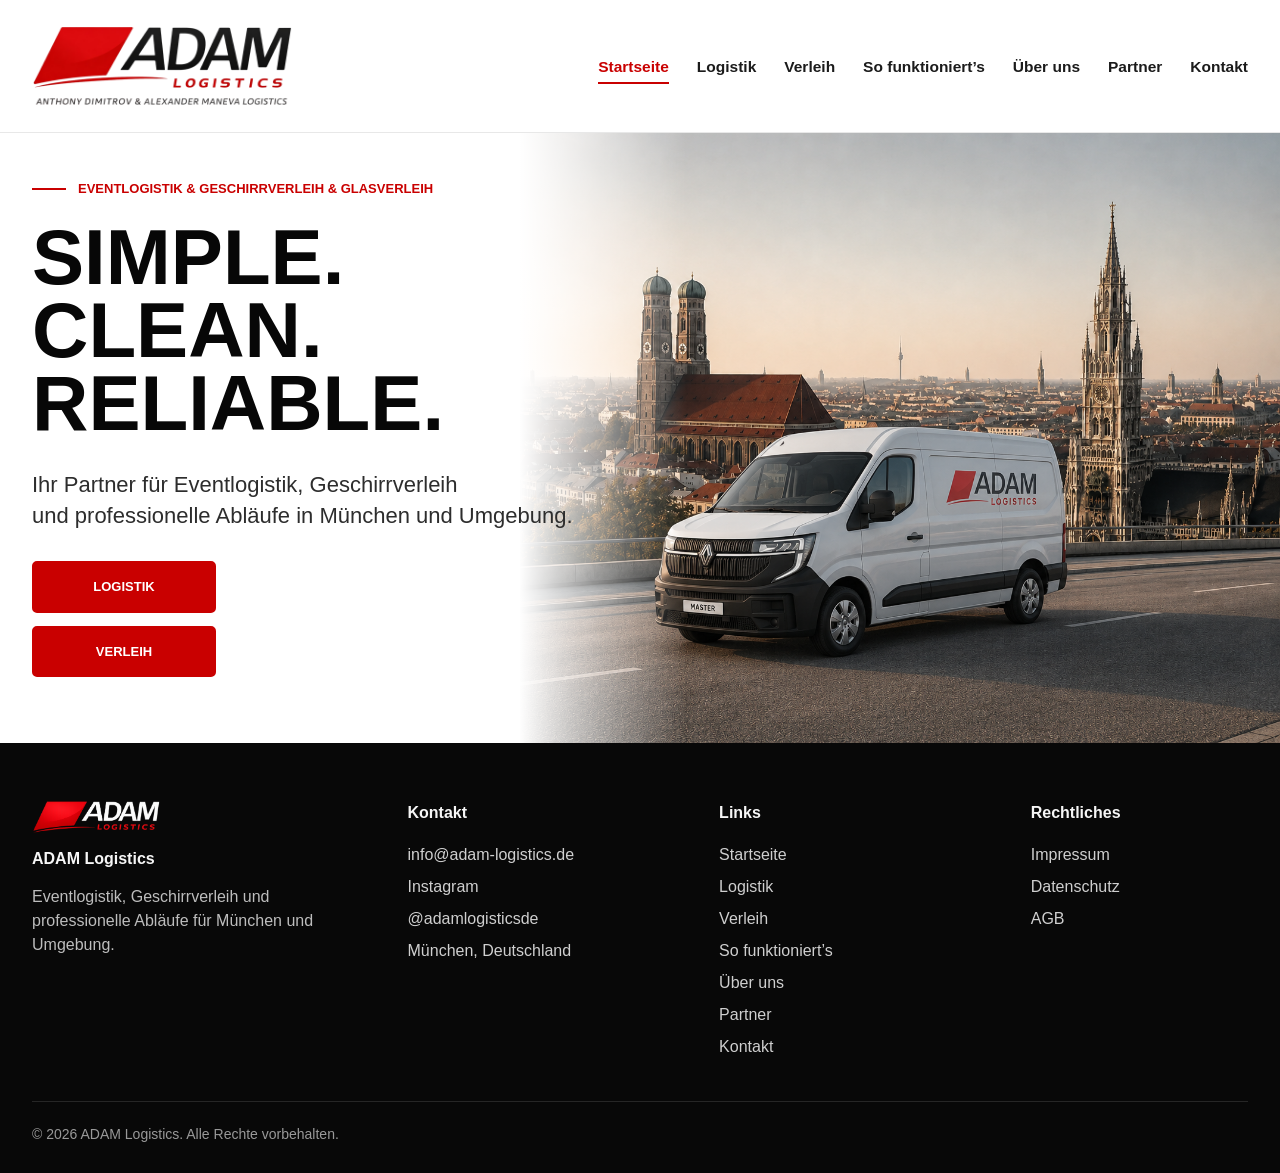
==== index.html @ 229518fa "Update German homepage SEO title" ====
﻿<!DOCTYPE html>
<html lang="de">
<head>
    <meta charset="UTF-8">
    <meta name="viewport" content="width=device-width, initial-scale=1.0">
    <meta name="description" content="ADAM Logistics bietet Eventlogistik, Geschirrverleih und Glasverleih f&uuml;r Veranstaltungen in M&uuml;nchen und Umgebung.">
    <title>ADAM Logistics | Eventlogistik &amp; Geschirrverleih &amp; Glasverleih</title>
    <link rel="icon" type="image/png" href="assets/favicon.png">
    <link rel="shortcut icon" href="assets/favicon.png">
    <link rel="stylesheet" href="css/style.css">
</head>
<body>
    <header class="site-header">
        <div class="header-inner">
            <a class="logo-link" href="index.html" aria-label="ADAM Logistics Startseite">
                <img class="site-logo" src="assets/ADAM_logo_black.png" alt="ADAM Logistics Logo" data-fallback="ADAM Logistics">
                <span class="logo-fallback" aria-hidden="true">ADAM Logistics</span>
            </a>

            <button class="nav-toggle" type="button" aria-controls="primary-navigation" aria-expanded="false" aria-label="Navigation öffnen">
                <span></span>
                <span></span>
                <span></span>
            </button>

            <nav class="main-nav" id="primary-navigation" aria-label="Hauptnavigation">
                <a class="nav-link active" href="index.html" aria-current="page">Startseite</a>
                <a class="nav-link" href="logistik.html">Logistik</a>
                <a class="nav-link" href="verleih.html">Verleih</a>
                <a class="nav-link" href="so-funktionierts.html">So funktioniert’s</a>
                <a class="nav-link" href="ueber-uns.html">Über uns</a>
                <a class="nav-link" href="partner.html">Partner</a>
                <a class="nav-link" href="kontakt.html">Kontakt</a>
            </nav>
        </div>
    </header>

    <main>
        <section class="hero" aria-labelledby="hero-title">
            <div class="hero-content">
                <p class="eyebrow">EVENTLOGISTIK &amp; GESCHIRRVERLEIH &amp; GLASVERLEIH</p>
                <h1 id="hero-title">SIMPLE.<br>CLEAN.<br>RELIABLE.</h1>
                <p class="hero-copy">
                    Ihr Partner für Eventlogistik, Geschirrverleih<br>
                    und professionelle Abläufe in München und Umgebung.
                </p>
                <div class="hero-actions" aria-label="Leistungen">
                    <a class="btn btn-primary" href="logistik.html">LOGISTIK</a>
                    <a class="btn btn-primary" href="verleih.html">VERLEIH</a>
                </div>
            </div>

            <div class="hero-visual" aria-label="ADAM Logistics Transporter">
                <img class="van-image" src="assets/Hero_Van_BG_Munich.png" alt="Weißer Renault Master Transporter mit München-Hintergrund">
            </div>
        </section>
    </main>

    <footer class="site-footer">
        <div class="footer-inner">
            <div class="footer-brand">
                <img class="footer-logo" src="assets/ADAM_logo_white_NN.png" alt="ADAM Logistics Logo" data-fallback="ADAM Logistics">
                <h2>ADAM Logistics</h2>
                <p>Eventlogistik, Geschirrverleih und professionelle Abläufe für München und Umgebung.</p>
            </div>

            <div class="footer-column">
                <h2>Kontakt</h2>
                <address>
                    <a href="mailto:info@adam-logistics.de">info@adam-logistics.de</a>
                    <span>Instagram</span>
                    <a href="https://www.instagram.com/adamlogisticsde/" target="_blank" rel="noopener noreferrer">@adamlogisticsde</a>
                    <span>M&uuml;nchen, Deutschland</span>
                </address>
            </div>

            <div class="footer-column">
                <h2>Links</h2>
                <nav aria-label="Footer Navigation">
                    <a href="index.html">Startseite</a>
                    <a href="logistik.html">Logistik</a>
                    <a href="verleih.html">Verleih</a>
                    <a href="so-funktionierts.html">So funktioniert’s</a>
                    <a href="ueber-uns.html">Über uns</a>
                    <a href="partner.html">Partner</a>
                    <a href="kontakt.html">Kontakt</a>
                </nav>
            </div>

            <div class="footer-column">
                <h2>Rechtliches</h2>
                <nav aria-label="Rechtliche Links">
                    <a href="impressum.html">Impressum</a>
                    <a href="datenschutz.html">Datenschutz</a>
                    <a href="agb.html">AGB</a>
                </nav>
            </div>
        </div>
        <p class="copyright">© 2026 ADAM Logistics. Alle Rechte vorbehalten.</p>
    </footer>

    <script src="js/main.js"></script>
</body>
</html>
---- css/style.css ----
:root {
    --color-white: #ffffff;
    --color-black: #070707;
    --color-ink: #111111;
    --color-muted: #676767;
    --color-border: #e8e8e8;
    --color-red: #c90000;
    --color-red-dark: #a90000;
    --content-width: 1240px;
}

* {
    box-sizing: border-box;
}

html {
    scroll-behavior: smooth;
}

body {
    margin: 0;
    font-family: Arial, Helvetica, sans-serif;
    color: var(--color-ink);
    background: var(--color-white);
    line-height: 1.5;
}

img {
    display: block;
    max-width: 100%;
}

a {
    color: inherit;
    text-decoration: none;
}

.site-header {
    position: sticky;
    top: 0;
    z-index: 20;
    background: rgba(255, 255, 255, 0.96);
    border-bottom: 1px solid var(--color-border);
    backdrop-filter: blur(12px);
    overflow: visible;
}

.header-inner {
    width: min(100% - 64px, var(--content-width));
    min-height: 132px;
    margin: 0 auto;
    display: flex;
    align-items: center;
    justify-content: space-between;
    gap: 48px;
    overflow: visible;
}

.logo-link {
    position: relative;
    display: inline-flex;
    align-items: center;
    min-width: 274px;
    min-height: 92px;
    overflow: visible;
}

.site-logo {
    display: block;
    width: 260px;
    height: auto;
    max-height: none;
    object-fit: contain;
}

.logo-fallback {
    display: none;
    font-size: 20px;
    font-weight: 900;
    line-height: 1;
    text-transform: uppercase;
    letter-spacing: 0;
}

.logo-link.image-missing .site-logo,
.footer-brand.image-missing .footer-logo {
    display: none;
}

.logo-link.image-missing .logo-fallback {
    display: inline-block;
}

.main-nav {
    display: flex;
    align-items: center;
    justify-content: flex-end;
    flex-wrap: wrap;
    gap: 6px 28px;
    font-size: 15.5px;
    font-weight: 700;
}

.nav-link {
    position: relative;
    padding: 18px 0 17px;
    color: #1b1b1b;
    transition: color 180ms ease;
}

.nav-link::after {
    position: absolute;
    left: 0;
    right: 0;
    bottom: 11px;
    height: 2px;
    content: "";
    background: var(--color-red);
    transform: scaleX(0);
    transform-origin: center;
    transition: transform 180ms ease;
}

.nav-link:hover,
.nav-link.active {
    color: var(--color-red);
}

.nav-link:hover::after,
.nav-link.active::after {
    transform: scaleX(1);
}

.nav-toggle {
    display: none;
}

.hero {
    width: 100%;
    min-height: 610px;
    margin: 0;
    display: grid;
    grid-template-columns: minmax(520px, calc((100vw - var(--content-width)) / 2 + 500px)) minmax(0, 1fr);
    align-items: stretch;
    gap: 0;
    overflow: hidden;
}

.hero-content {
    position: relative;
    z-index: 2;
    max-width: 690px;
    margin-left: max(32px, calc((100vw - var(--content-width)) / 2));
    padding: 8px 0 34px;
    align-self: center;
}

.eyebrow {
    margin: 0 0 22px;
    color: var(--color-red);
    display: inline-flex;
    align-items: center;
    gap: 12px;
    font-size: 13px;
    font-weight: 900;
    letter-spacing: 0;
}

.eyebrow::before {
    width: 34px;
    height: 2px;
    content: "";
    background: var(--color-red);
}

.hero h1 {
    margin: 0;
    color: var(--color-black);
    font-size: clamp(62px, 6.1vw, 102px);
    line-height: 0.94;
    font-weight: 700;
    letter-spacing: 0;
}

.hero-copy {
    width: 760px;
    max-width: calc(100vw - max(32px, calc((100vw - var(--content-width)) / 2)) - 40px);
    margin: 28px 0 0;
    color: #2d2d2d;
    font-size: 22px;
    line-height: 1.42;
}

.hero-actions {
    display: grid;
    gap: 13px;
    width: 184px;
    margin-top: 30px;
}

.btn {
    display: inline-flex;
    align-items: center;
    justify-content: center;
    min-height: 48px;
    padding: 14px 28px;
    border: 2px solid var(--color-red);
    border-radius: 5px;
    font-size: 13px;
    font-weight: 900;
    letter-spacing: 0;
    text-align: center;
    transition: background 180ms ease, color 180ms ease, transform 180ms ease, box-shadow 180ms ease;
}

.btn-primary {
    color: var(--color-white);
    background: var(--color-red);
}

.btn-primary:hover {
    background: var(--color-red-dark);
    border-color: var(--color-red-dark);
    box-shadow: 0 12px 24px rgba(201, 0, 0, 0.22);
    transform: translateY(-2px);
}

.hero-visual {
    position: relative;
    min-height: 610px;
    height: 100%;
    display: flex;
    align-items: stretch;
    justify-content: stretch;
    isolation: isolate;
    margin: 0;
    overflow: hidden;
}

.hero-visual::before {
    position: absolute;
    content: "";
    pointer-events: none;
    inset: 0 auto 0 -1px;
    z-index: 1;
    width: 22%;
    background: linear-gradient(90deg, #ffffff 0%, rgba(255, 255, 255, 0.58) 42%, rgba(255, 255, 255, 0) 100%);
}

.van-image {
    width: 100%;
    height: 100%;
    object-fit: cover;
    object-position: center right;
    border-radius: 0;
}

.site-footer {
    color: #f6f6f6;
    background: #080808;
}

.footer-inner {
    width: min(100% - 64px, var(--content-width));
    margin: 0 auto;
    padding: 58px 0 42px;
    display: grid;
    grid-template-columns: 1.25fr 1fr 1fr 0.85fr;
    gap: 56px;
}

.footer-brand,
.footer-column,
.footer-column nav,
.footer-column address {
    display: grid;
    align-content: start;
}

.footer-brand {
    gap: 14px;
}

.footer-logo {
    width: 128px;
    height: auto;
    object-fit: contain;
}

.footer-brand h2,
.footer-column h2 {
    margin: 0;
    font-size: 16px;
    font-weight: 900;
    letter-spacing: 0;
}

.footer-brand p {
    max-width: 300px;
    margin: 0;
    color: #bdbdbd;
}

.footer-column {
    gap: 18px;
}

.footer-column nav,
.footer-column address {
    gap: 8px;
    color: #cfcfcf;
    font-style: normal;
}

.footer-column a,
.footer-column span {
    width: fit-content;
    color: #cfcfcf;
    transition: color 180ms ease;
}

.footer-column a:hover {
    color: var(--color-white);
}

.copyright {
    width: min(100% - 64px, var(--content-width));
    margin: 0 auto;
    padding: 22px 0 28px;
    border-top: 1px solid rgba(255, 255, 255, 0.12);
    color: #999999;
    font-size: 14px;
}

.page-hero {
    background: var(--color-white);
    border-bottom: 1px solid var(--color-border);
}

.page-hero-inner {
    width: min(100% - 64px, var(--content-width));
    margin: 0 auto;
    padding: 92px 0 86px;
}

.page-hero h1 {
    max-width: 700px;
    margin: 0;
    color: var(--color-black);
    font-size: clamp(44px, 4.8vw, 72px);
    line-height: 1;
    font-weight: 800;
    letter-spacing: 0;
}

.page-hero-inner > p:not(.eyebrow):not(.hero-coming-soon):not(.page-hero-small) {
    max-width: 620px;
    margin: 30px 0 0;
    color: #2d2d2d;
    font-size: 24px;
    line-height: 1.42;
}

.hero-coming-soon {
    margin: 18px 0 0;
    color: var(--color-red);
    font-size: clamp(22px, 2.2vw, 34px);
    line-height: 1;
    font-weight: 900;
    letter-spacing: 0;
}

.page-hero-actions {
    margin-top: 30px;
}

.page-hero-small {
    max-width: 620px;
    margin-top: 18px;
    color: var(--color-muted);
    font-size: 17px;
    line-height: 1.55;
}

.content-section {
    background: var(--color-white);
}

.section-inner {
    width: min(100% - 64px, var(--content-width));
    margin: 0 auto;
    padding: 82px 0;
}

.logistics-section {
    border-top: 1px solid var(--color-border);
}

.section-heading {
    max-width: 760px;
}

.section-kicker,
.coming-soon {
    margin: 0 0 14px;
    color: var(--color-red);
    font-size: 13px;
    font-weight: 900;
    letter-spacing: 0;
}

.coming-soon {
    margin-top: -4px;
    margin-bottom: 18px;
    font-size: 12px;
    font-weight: 800;
}

.section-heading h2 {
    margin: 0;
    color: var(--color-black);
    font-size: clamp(34px, 3.3vw, 54px);
    line-height: 1.03;
    font-weight: 800;
}

.section-heading p {
    margin: 22px 0 0;
    color: #333333;
    font-size: 19px;
    line-height: 1.55;
}

.steps-grid,
.feature-grid {
    display: grid;
    gap: 18px;
    margin-top: 44px;
}

.steps-grid {
    grid-template-columns: repeat(4, 1fr);
}

.feature-grid {
    grid-template-columns: repeat(3, 1fr);
}

.step-card,
.feature-card {
    border: 1px solid var(--color-border);
    padding: 28px;
    background: var(--color-white);
}

.step-card span {
    display: block;
    margin-bottom: 28px;
    color: var(--color-red);
    font-size: 13px;
    font-weight: 900;
}

.step-card h3,
.feature-card h3 {
    margin: 0;
    color: var(--color-black);
    font-size: 20px;
    line-height: 1.2;
    font-weight: 800;
}

.step-card p,
.feature-card p {
    margin: 14px 0 0;
    color: var(--color-muted);
    font-size: 16px;
    line-height: 1.55;
}

.section-note {
    max-width: 780px;
    margin: 30px 0 0;
    color: #7a7a7a;
    font-size: 14px;
    line-height: 1.55;
}

.about-separated {
    border-top: 1px solid var(--color-border);
}

.about-section-inner {
    padding-top: 88px;
    padding-bottom: 88px;
}

.profile-grid {
    display: grid;
    grid-template-columns: repeat(2, minmax(0, 1fr));
    gap: 18px;
    max-width: 760px;
    margin-top: 44px;
}

.profile-card {
    border: 1px solid var(--color-border);
    padding: 28px;
    background: var(--color-white);
}

.profile-card h3 {
    margin: 0;
    color: var(--color-black);
    font-size: 20px;
    line-height: 1.2;
    font-weight: 800;
}

.profile-card p {
    margin: 14px 0 0;
    color: var(--color-muted);
    font-size: 16px;
    line-height: 1.55;
}

.contact-grid {
    display: grid;
    grid-template-columns: repeat(3, minmax(0, 1fr));
    gap: 18px;
    margin-top: 44px;
}

.contact-card {
    border: 1px solid var(--color-border);
    padding: 28px;
    background: var(--color-white);
}

.contact-card h3 {
    margin: 0 0 14px;
    color: var(--color-black);
    font-size: 19px;
    line-height: 1.2;
    font-weight: 800;
}

.contact-card a,
.contact-card p {
    margin: 0;
    color: var(--color-muted);
    font-size: 16px;
    line-height: 1.55;
}

.contact-card a {
    transition: color 180ms ease;
}

.contact-card a:hover {
    color: var(--color-red);
}

.partner-card {
    max-width: 960px;
    margin-top: 44px;
    border: 1px solid var(--color-border);
    display: grid;
    grid-template-columns: minmax(220px, 320px) minmax(0, 1fr);
    background: var(--color-white);
}

.partner-logo-wrap {
    padding: 34px;
    display: flex;
    align-items: center;
    justify-content: center;
    background: #fbfbfb;
}

.partner-logo-wrap img {
    width: 100%;
    max-width: 230px;
    height: auto;
    object-fit: contain;
}

.partner-content {
    padding: 34px;
}

.partner-content h3 {
    margin: 0;
    color: var(--color-black);
    font-size: 24px;
    line-height: 1.15;
    font-weight: 800;
}

.partner-content p {
    max-width: 620px;
    margin: 18px 0 0;
    color: #333333;
    font-size: 16px;
    line-height: 1.62;
}

.partner-links {
    display: flex;
    flex-wrap: wrap;
    gap: 10px 18px;
    margin-top: 24px;
}

.partner-links a {
    color: var(--color-red);
    font-size: 13px;
    font-weight: 900;
}

.event-logistics-section {
    border-bottom: 1px solid var(--color-border);
}

.event-logistics-copy {
    max-width: 760px;
}

.event-logistics-copy h2 {
    margin: 0;
    color: var(--color-black);
    font-size: clamp(34px, 3.3vw, 54px);
    line-height: 1.03;
    font-weight: 800;
}

.event-logistics-copy p:not(.section-kicker) {
    max-width: 690px;
    margin: 22px 0 0;
    color: #333333;
    font-size: 19px;
    line-height: 1.55;
}

.catalog-note {
    max-width: 820px;
}

.catalog-note h2 {
    margin: 0;
    color: var(--color-black);
    font-size: clamp(34px, 3.3vw, 54px);
    line-height: 1.03;
    font-weight: 800;
}

.catalog-note p:not(.section-kicker) {
    max-width: 760px;
    margin: 22px 0 0;
    color: #333333;
    font-size: 19px;
    line-height: 1.55;
}

.catalog-inner {
    padding-bottom: 96px;
}

.catalog-list {
    display: grid;
    gap: 62px;
    margin-top: 56px;
}

.catalog-category-header {
    display: grid;
    grid-template-columns: minmax(240px, 420px) minmax(80px, 1fr);
    align-items: start;
    gap: 34px;
}

.catalog-category-header::after {
    display: block;
    width: 100%;
    height: 2px;
    margin-top: 18px;
    content: "";
    background: var(--color-black);
}

.catalog-category h3 {
    margin: 0;
    color: var(--color-black);
    font-size: clamp(25px, 2.4vw, 38px);
    line-height: 1;
    font-weight: 700;
}

.catalog-category-header p {
    margin: 14px 0 0;
    color: var(--color-muted);
    font-size: 15px;
    line-height: 1.55;
}

.price-note {
    color: var(--color-muted);
    font-size: 13px;
    font-weight: 800;
}

.product-grid {
    display: grid;
    grid-template-columns: repeat(4, 270px);
    gap: 12px;
    justify-content: start;
    margin-top: 20px;
}

.product-card {
    min-height: 100%;
    border: 1px solid var(--color-border);
    display: grid;
    grid-template-columns: 86px minmax(0, 1fr);
    background: var(--color-white);
    transition: transform 180ms ease, box-shadow 180ms ease, border-color 180ms ease;
}

.product-card:hover {
    border-color: #d7d7d7;
    box-shadow: 0 10px 24px rgba(0, 0, 0, 0.06);
    transform: translateY(-2px);
}

.product-image {
    min-height: 108px;
    padding: 10px;
    display: flex;
    align-items: center;
    justify-content: center;
    background: #fbfbfb;
}

.product-image img {
    width: 100%;
    height: 100%;
    object-fit: contain;
}

.product-info {
    padding: 12px 12px 11px;
    display: grid;
    align-content: start;
}

.product-number {
    margin: 0 0 5px;
    color: var(--color-red);
    font-size: 10.5px;
    line-height: 1.2;
    font-weight: 900;
}

.product-info h4 {
    margin: 0;
    color: var(--color-black);
    font-size: 14.5px;
    line-height: 1.18;
    font-weight: 800;
}

.product-info dl {
    margin: 9px 0 0;
    display: grid;
    gap: 0;
}

.product-info dl div {
    padding: 4px 0;
    border-top: 1px solid var(--color-border);
    display: flex;
    align-items: baseline;
    justify-content: space-between;
    gap: 18px;
}

.product-info dt,
.product-info dd {
    margin: 0;
    font-size: 11.5px;
    line-height: 1.35;
}

.product-info dt {
    color: var(--color-muted);
}

.product-info dd {
    color: var(--color-black);
    font-weight: 800;
    text-align: right;
}

.product-addon {
    margin-top: 9px;
    padding: 8px;
    border: 1px solid var(--color-border);
    background: #fbfbfb;
}

.product-addon p {
    margin: 0;
    color: var(--color-black);
    font-size: 10.8px;
    line-height: 1.35;
    font-weight: 800;
}

.product-addon dl {
    margin-top: 6px;
}

.product-addon dl div {
    padding: 4px 0;
}

.product-request {
    margin-top: 12px;
    padding-top: 12px;
    border-top: 1px solid var(--color-border);
    display: grid;
    grid-template-columns: 62px 90px;
    align-items: end;
    gap: 8px;
    justify-content: start;
}

.product-request label,
.request-form label,
.cart-item label {
    display: grid;
    gap: 7px;
    color: var(--color-black);
    font-size: 12px;
    line-height: 1.25;
    font-weight: 900;
}

.product-request input,
.cart-item input,
.request-form input,
.request-form textarea {
    width: 100%;
    min-height: 42px;
    border: 1px solid var(--color-border);
    border-radius: 5px;
    padding: 10px 11px;
    color: var(--color-black);
    background: var(--color-white);
    font: inherit;
    font-size: 14px;
}

.product-request input {
    width: 62px;
}

.product-request label {
    order: 1;
}

.product-request button,
.cart-clear,
.cart-item button {
    min-height: 42px;
    border: 1px solid var(--color-red);
    border-radius: 5px;
    padding: 9px 12px;
    color: var(--color-red);
    background: var(--color-white);
    font-size: 11px;
    line-height: 1;
    font-weight: 900;
    cursor: pointer;
    transition: background 180ms ease, color 180ms ease, border-color 180ms ease;
}

.product-request button {
    order: 2;
    width: 90px;
    padding-right: 7px;
    padding-left: 7px;
    font-size: 10.5px;
}

.product-request-hint {
    grid-column: 1 / -1;
    order: 3;
    color: var(--color-muted);
    font-size: 10.5px;
    line-height: 1.35;
    font-weight: 800;
}

.product-request button:hover,
.cart-clear:hover,
.cart-item button:hover {
    color: var(--color-white);
    background: var(--color-red);
}

.product-addon-request {
    margin-top: 10px;
    padding-top: 10px;
    grid-template-columns: 52px 84px;
    gap: 7px;
}

.product-addon-request label {
    font-size: 11px;
}

.product-addon-request input {
    width: 52px;
    min-height: 36px;
    padding: 7px;
    font-size: 13px;
}

.product-addon-request button {
    width: 84px;
    min-height: 36px;
    padding: 7px 6px;
    font-size: 9.8px;
}

.catalog-empty {
    margin-top: 26px;
    padding: 30px;
    border: 1px solid var(--color-border);
    background: #fbfbfb;
}

.catalog-empty p {
    margin: 0;
    color: var(--color-black);
    font-size: 17px;
    line-height: 1.4;
    font-weight: 800;
}

.catalog-empty span {
    display: block;
    margin-top: 8px;
    color: var(--color-muted);
    font-size: 14px;
    line-height: 1.55;
}

.legal-content {
    max-width: 820px;
}

.legal-content h2 {
    margin: 0 0 42px;
    color: var(--color-black);
    font-size: clamp(30px, 3vw, 46px);
    line-height: 1.05;
    font-weight: 800;
}

.legal-block {
    padding: 0 0 30px 22px;
    border-left: 2px solid var(--color-red);
}

.legal-block + .legal-block {
    margin-top: 34px;
}

.legal-block h3 {
    margin: 0 0 12px;
    color: var(--color-black);
    font-size: 18px;
    line-height: 1.3;
    font-weight: 900;
}

.legal-block p {
    max-width: 720px;
    margin: 0;
    color: #333333;
    font-size: 17px;
    line-height: 1.65;
}

.legal-block p + p {
    margin-top: 18px;
}

.legal-block a {
    color: var(--color-muted);
}

.legal-block a:hover {
    color: var(--color-red);
}

.legal-block ul {
    margin: 14px 0 0;
    padding-left: 20px;
    color: #333333;
    font-size: 17px;
    line-height: 1.65;
}

.legal-block li + li {
    margin-top: 4px;
}

.cta-section {
    border-top: 1px solid var(--color-border);
    background: var(--color-white);
}

.cta-inner {
    width: min(100% - 64px, var(--content-width));
    margin: 0 auto;
    padding: 78px 0 86px;
}

.cta-inner h2 {
    margin: 0;
    color: var(--color-black);
    font-size: clamp(36px, 4vw, 64px);
    line-height: 1;
    font-weight: 800;
}

.cta-inner p {
    max-width: 620px;
    margin: 22px 0 30px;
    color: #333333;
    font-size: 20px;
    line-height: 1.5;
}

.request-heading {
    margin-bottom: 44px;
}

.request-layout {
    display: grid;
    grid-template-columns: minmax(320px, 0.85fr) minmax(0, 1.15fr);
    align-items: start;
    gap: 24px;
}

.request-cart,
.request-form {
    border: 1px solid var(--color-border);
    background: var(--color-white);
}

.request-cart {
    position: sticky;
    top: 154px;
    padding: 26px;
}

.request-cart-header {
    display: flex;
    align-items: center;
    justify-content: space-between;
    gap: 16px;
}

.request-cart h3 {
    margin: 0;
    color: var(--color-black);
    font-size: 24px;
    line-height: 1.1;
    font-weight: 800;
}

.cart-empty-message {
    margin-top: 22px;
    padding: 22px;
    border: 1px solid var(--color-border);
    color: var(--color-muted);
    background: #fbfbfb;
    font-size: 15px;
    line-height: 1.45;
}

.cart-items {
    display: grid;
    gap: 12px;
    margin-top: 22px;
}

.cart-item {
    display: grid;
    grid-template-columns: minmax(0, 1fr) 96px auto;
    align-items: end;
    gap: 12px;
    padding: 14px 0;
    border-top: 1px solid var(--color-border);
}

.cart-item:first-child {
    border-top: 0;
}

.cart-item strong,
.cart-item span {
    display: block;
}

.cart-item strong {
    color: var(--color-black);
    font-size: 15px;
    line-height: 1.25;
    font-weight: 900;
}

.cart-item span {
    margin-top: 5px;
    color: var(--color-muted);
    font-size: 12px;
    line-height: 1.35;
}

.cart-item .cart-item-billed {
    width: fit-content;
    margin-top: 8px;
    padding: 5px 7px;
    border: 1px solid rgba(201, 0, 0, 0.22);
    color: var(--color-red);
    background: #fff7f7;
    font-weight: 900;
}

.cart-item .cart-item-total {
    color: var(--color-black);
    font-weight: 900;
}

.cart-summary {
    margin-top: 22px;
    padding-top: 18px;
    border-top: 2px solid var(--color-black);
    display: flex;
    align-items: baseline;
    justify-content: space-between;
    gap: 16px;
}

.cart-summary span {
    color: var(--color-muted);
    font-size: 13px;
    font-weight: 900;
}

.cart-summary strong {
    color: var(--color-black);
    font-size: 24px;
    line-height: 1;
    font-weight: 900;
}

.request-note {
    margin: 18px 0 0;
    color: var(--color-muted);
    font-size: 13px;
    line-height: 1.55;
}

.request-form {
    padding: 26px;
    display: grid;
    gap: 18px;
}

.form-grid {
    display: grid;
    grid-template-columns: repeat(2, minmax(0, 1fr));
    gap: 18px;
}

.request-form textarea {
    resize: vertical;
}

.hidden-field {
    position: absolute;
    left: -9999px;
}

.request-submit {
    width: fit-content;
    min-width: 210px;
}

.request-submit:disabled {
    cursor: wait;
    opacity: 0.58;
    transform: none;
}

.form-status {
    margin: 0;
    color: var(--color-red);
    font-size: 14px;
    line-height: 1.45;
    font-weight: 800;
}

.form-status[data-status="success"] {
    color: #17633a;
}

.form-status[data-status="info"] {
    color: var(--color-muted);
}

.form-status:empty {
    display: none;
}

.floating-cart-link {
    position: fixed;
    left: 18px;
    bottom: 18px;
    z-index: 40;
    min-height: 48px;
    padding: 10px 12px 10px 16px;
    border-radius: 5px;
    display: inline-flex;
    align-items: center;
    gap: 10px;
    color: var(--color-white);
    background: var(--color-red);
    box-shadow: 0 12px 28px rgba(0, 0, 0, 0.18);
    font-size: 13px;
    line-height: 1;
    font-weight: 900;
}

.floating-cart-link strong {
    min-width: 26px;
    min-height: 26px;
    border-radius: 999px;
    display: inline-flex;
    align-items: center;
    justify-content: center;
    color: var(--color-red);
    background: var(--color-white);
    font-size: 12px;
}

@media (max-width: 1040px) {
    .header-inner {
        width: min(100% - 40px, var(--content-width));
        min-height: auto;
        padding: 2px 0 6px;
        flex-direction: column;
        align-items: flex-start;
        gap: 14px;
    }

    .logo-link {
        min-width: 234px;
        min-height: 80px;
    }

    .site-logo {
        width: 220px;
    }

    .main-nav {
        justify-content: flex-start;
        gap: 4px 22px;
        font-size: 15px;
    }

    .nav-link {
        padding: 5px 0 9px;
    }

    .nav-link::after {
        bottom: 5px;
    }

    .hero {
        width: 100%;
        min-height: auto;
        grid-template-columns: 1fr;
        gap: 0;
    }

    .hero-content {
        width: min(100% - 40px, var(--content-width));
        max-width: 720px;
        margin: 0 auto;
        padding: 18px 0 4px;
    }

    .hero-visual {
        min-height: 320px;
        justify-content: center;
        padding-bottom: 0;
        margin: 0;
    }

    .van-image {
        width: 100%;
        object-position: center right;
    }

    .footer-inner {
        width: min(100% - 40px, var(--content-width));
        grid-template-columns: repeat(2, 1fr);
        gap: 42px;
    }

    .copyright {
        width: min(100% - 40px, var(--content-width));
    }

    .page-hero-inner,
    .section-inner,
    .cta-inner {
        width: min(100% - 40px, var(--content-width));
    }

    .page-hero-inner {
        padding: 72px 0 68px;
    }

    .steps-grid,
    .feature-grid {
        grid-template-columns: repeat(2, 1fr);
    }

    .request-layout {
        grid-template-columns: 1fr;
    }

    .request-cart {
        position: static;
    }
}

@media (max-width: 640px) {
    .header-inner,
    .footer-inner,
    .copyright {
        width: min(100% - 28px, var(--content-width));
    }

    .site-logo {
        width: 190px;
    }

    .logo-link {
        min-width: 204px;
        min-height: 70px;
    }

    .main-nav {
        gap: 2px 16px;
        font-size: 13.5px;
    }

    .hero-content {
        width: min(100% - 28px, var(--content-width));
        padding: 16px 0 0;
    }

    .eyebrow {
        margin-bottom: 18px;
        font-size: 12px;
    }

    .eyebrow::before {
        width: 28px;
    }

    .hero h1 {
        font-size: clamp(45px, 14.5vw, 68px);
    }

    .hero-copy {
        width: 100%;
        max-width: 720px;
        margin-top: 26px;
        font-size: 18px;
    }

    .hero-copy br {
        display: none;
    }

    .hero-actions {
        width: 100%;
        max-width: 210px;
        margin-top: 24px;
    }

    .hero-visual {
        min-height: 228px;
        padding-bottom: 0;
        margin-bottom: 0;
    }

    .footer-inner {
        grid-template-columns: 1fr;
        padding: 46px 0 34px;
    }

    .page-hero-inner,
    .section-inner,
    .cta-inner {
        width: min(100% - 28px, var(--content-width));
    }

    .page-hero-inner {
        padding: 54px 0 52px;
    }

    .page-hero h1 {
        font-size: clamp(36px, 11vw, 52px);
    }

    .page-hero-inner > p:not(.eyebrow):not(.hero-coming-soon):not(.page-hero-small) {
        font-size: 19px;
    }

    .section-inner,
    .cta-inner {
        padding: 54px 0;
    }

    .about-section-inner {
        padding-top: 54px;
        padding-bottom: 54px;
    }

    .steps-grid,
    .feature-grid {
        grid-template-columns: 1fr;
        margin-top: 32px;
    }

    .contact-grid {
        grid-template-columns: 1fr;
        margin-top: 32px;
    }

    .catalog-list {
        gap: 44px;
        margin-top: 42px;
    }

    .catalog-category-header {
        grid-template-columns: 1fr;
        gap: 18px;
    }

    .catalog-category-header::after {
        margin-top: 0;
    }

    .catalog-empty {
        padding: 24px;
    }

    .profile-grid {
        grid-template-columns: 1fr;
        margin-top: 32px;
    }

    .step-card,
    .feature-card,
    .profile-card,
    .contact-card {
        padding: 24px;
    }

    .legal-content h2 {
        margin-bottom: 34px;
    }

    .legal-block {
        padding-left: 18px;
    }
}

@media (max-width: 768px) {
    .header-inner {
        position: relative;
        width: min(100% - 32px, var(--content-width));
        min-height: 76px;
        padding: 0;
        flex-direction: row;
        align-items: center;
        justify-content: space-between;
        gap: 16px;
    }

    .logo-link {
        min-width: 178px;
        min-height: 62px;
    }

    .site-logo {
        width: 170px;
    }

    .nav-toggle {
        width: 46px;
        height: 46px;
        padding: 0;
        border: 1px solid var(--color-border);
        border-radius: 5px;
        display: inline-flex;
        flex-direction: column;
        align-items: center;
        justify-content: center;
        gap: 5px;
        color: var(--color-black);
        background: var(--color-white);
        cursor: pointer;
    }

    .nav-toggle span {
        width: 20px;
        height: 2px;
        display: block;
        background: currentColor;
    }

    .main-nav {
        position: absolute;
        top: calc(100% + 1px);
        left: 0;
        right: 0;
        z-index: 30;
        max-height: 0;
        padding: 0 18px;
        border: 1px solid transparent;
        display: grid;
        gap: 0;
        overflow: hidden;
        background: rgba(255, 255, 255, 0.98);
        opacity: 0;
        pointer-events: none;
        box-shadow: 0 18px 34px rgba(0, 0, 0, 0.08);
        transition: max-height 180ms ease, opacity 180ms ease, padding 180ms ease, border-color 180ms ease;
    }

    .main-nav.is-open {
        max-height: 430px;
        padding: 16px 18px 18px;
        border-color: var(--color-border);
        opacity: 1;
        pointer-events: auto;
    }

    .nav-link {
        padding: 13px 0;
        font-size: 15px;
    }

    .nav-link::after {
        bottom: 8px;
    }

    .hero {
        grid-template-columns: 1fr;
        min-height: auto;
    }

    .hero-content {
        width: min(100% - 32px, var(--content-width));
        max-width: 620px;
        padding: 42px 0 18px;
        margin: 0 auto;
    }

    .hero h1 {
        font-size: clamp(42px, 12vw, 64px);
        line-height: 0.98;
    }

    .hero-copy {
        width: 100%;
        max-width: 620px;
        font-size: 18px;
    }

    .hero-copy br {
        display: none;
    }

    .hero-actions {
        width: 100%;
        max-width: 260px;
    }

    .hero-actions .btn,
    .page-hero-actions .btn,
    .cta-inner .btn {
        width: 100%;
        max-width: 300px;
    }

    .hero-visual {
        min-height: auto;
        height: auto;
        padding: 0;
    }

    .hero-visual::before {
        inset: -1px 0 auto 0;
        width: 100%;
        height: 26%;
        background: linear-gradient(180deg, #ffffff 0%, rgba(255, 255, 255, 0.58) 46%, rgba(255, 255, 255, 0) 100%);
    }

    .van-image {
        width: 100%;
        height: auto;
        object-fit: contain;
        object-position: center;
    }

    .page-hero-inner,
    .section-inner,
    .cta-inner,
    .footer-inner,
    .copyright {
        width: min(100% - 32px, var(--content-width));
    }

    .page-hero-inner {
        padding: 58px 0 54px;
    }

    .page-hero h1 {
        font-size: clamp(34px, 9.5vw, 48px);
    }

    .page-hero-inner > p:not(.eyebrow):not(.hero-coming-soon):not(.page-hero-small) {
        font-size: 18px;
    }

    .section-inner,
    .about-section-inner,
    .cta-inner {
        padding-top: 56px;
        padding-bottom: 56px;
    }

    .section-heading h2,
    .event-logistics-copy h2,
    .catalog-note h2,
    .cta-inner h2 {
        font-size: clamp(30px, 8vw, 42px);
    }

    .section-heading p,
    .event-logistics-copy p:not(.section-kicker),
    .catalog-note p:not(.section-kicker),
    .cta-inner p {
        font-size: 17px;
    }

    .steps-grid,
    .feature-grid,
    .profile-grid,
    .contact-grid {
        grid-template-columns: 1fr;
        margin-top: 32px;
    }

    .step-card,
    .feature-card,
    .profile-card,
    .contact-card {
        padding: 24px;
    }

    .partner-card {
        grid-template-columns: 1fr;
        margin-top: 32px;
    }

    .partner-logo-wrap,
    .partner-content {
        padding: 26px;
    }

    .catalog-inner {
        padding-bottom: 64px;
    }

    .catalog-list {
        gap: 44px;
        margin-top: 42px;
    }

    .catalog-category-header {
        grid-template-columns: 1fr;
        gap: 18px;
    }

    .catalog-category-header::after {
        margin-top: 0;
    }

    .catalog-category h3 {
        font-size: clamp(24px, 7vw, 34px);
    }

    .catalog-category-header p {
        font-size: 14px;
    }

    .product-grid {
        grid-template-columns: repeat(2, minmax(0, 270px));
    }

    .product-card {
        grid-template-columns: 86px minmax(0, 1fr);
    }

    .product-image {
        min-height: 108px;
        padding: 10px;
    }

    .catalog-empty {
        padding: 24px;
    }

    .legal-content h2 {
        margin-bottom: 34px;
        font-size: clamp(28px, 7.6vw, 38px);
    }

    .legal-block {
        padding-left: 18px;
    }

    .legal-block p,
    .legal-block ul {
        font-size: 16px;
    }

    .footer-inner {
        grid-template-columns: 1fr;
        gap: 34px;
        padding: 46px 0 34px;
    }

    .footer-column nav,
    .footer-column address {
        gap: 10px;
    }

    .footer-column a,
    .footer-column span {
        min-height: 28px;
        display: inline-flex;
        align-items: center;
    }

    .form-grid,
    .cart-item {
        grid-template-columns: 1fr;
    }

    .request-cart,
    .request-form {
        padding: 22px;
    }

    .cart-summary {
        align-items: flex-start;
        flex-direction: column;
    }
}

@media (max-width: 480px) {
    .header-inner,
    .hero-content,
    .page-hero-inner,
    .section-inner,
    .cta-inner,
    .footer-inner,
    .copyright {
        width: min(100% - 28px, var(--content-width));
    }

    .site-logo {
        width: 154px;
    }

    .logo-link {
        min-width: 162px;
        min-height: 58px;
    }

    .hero-content {
        padding-top: 34px;
    }

    .hero h1 {
        font-size: clamp(39px, 13vw, 54px);
    }

    .hero-copy,
    .page-hero-inner > p:not(.eyebrow):not(.hero-coming-soon):not(.page-hero-small) {
        font-size: 17px;
    }

    .btn {
        min-height: 50px;
        padding-right: 20px;
        padding-left: 20px;
    }

    .product-grid {
        grid-template-columns: minmax(0, 1fr);
    }

    .product-card {
        grid-template-columns: 88px minmax(0, 1fr);
    }

    .product-image {
        min-height: 110px;
    }

    .product-info {
        padding: 12px;
    }

    .page-hero-inner {
        padding: 48px 0;
    }

    .section-inner,
    .about-section-inner,
    .cta-inner {
        padding-top: 48px;
        padding-bottom: 48px;
    }
}
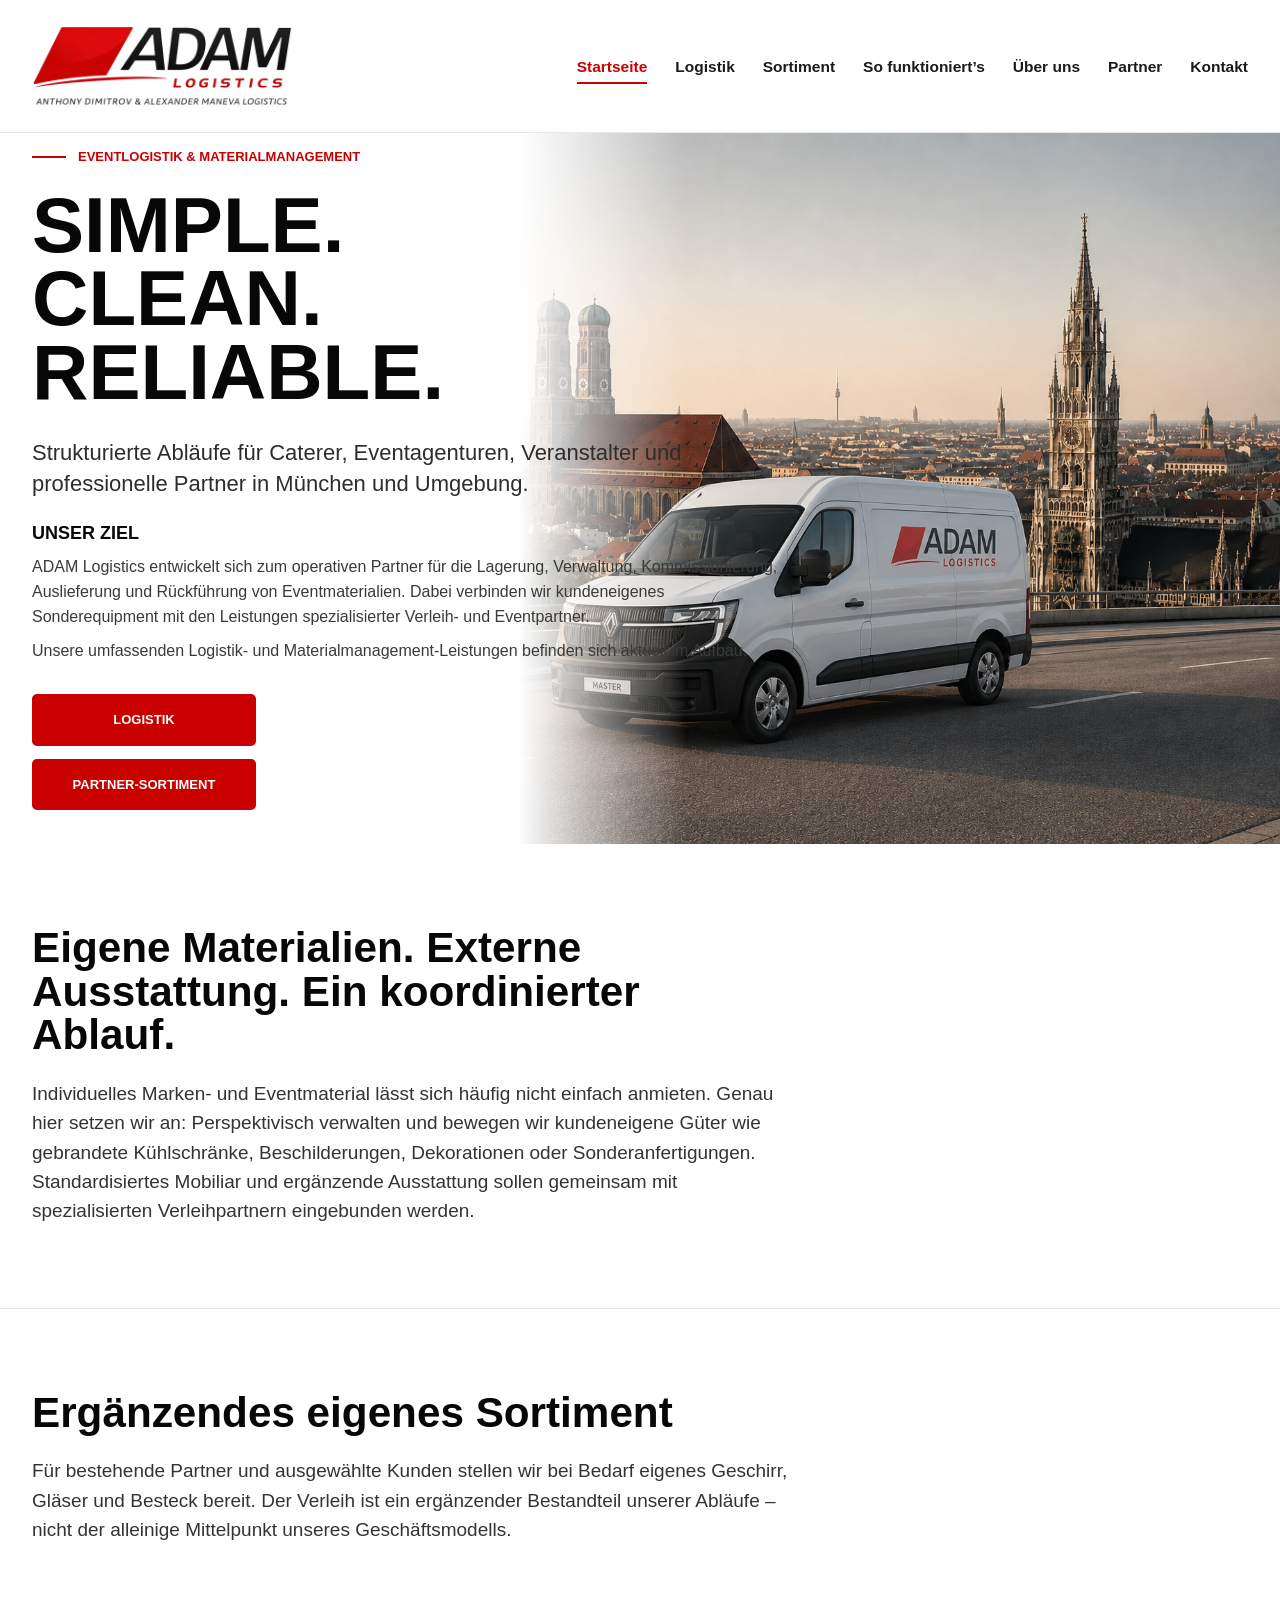
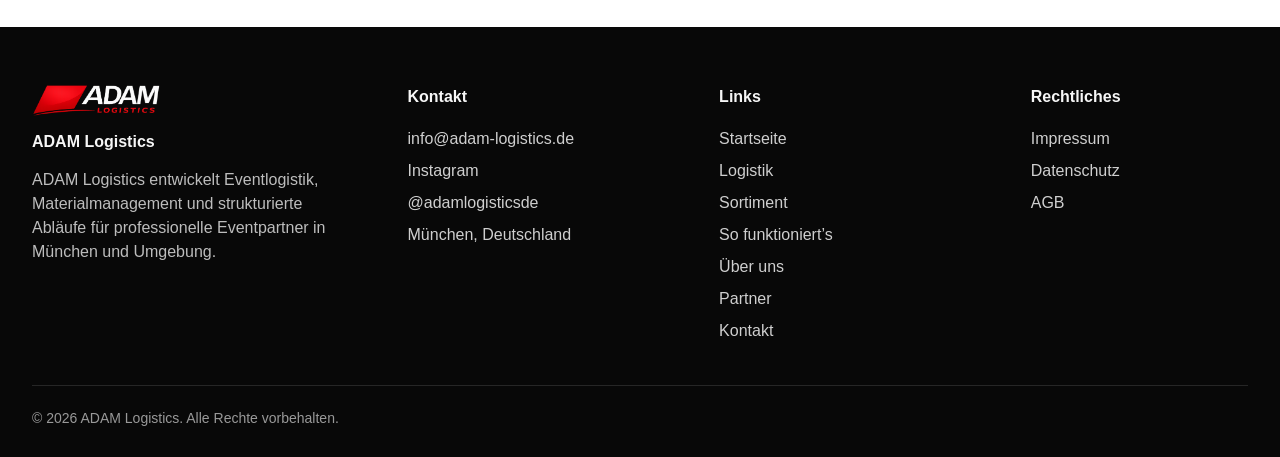
==== commit f9a23f84: "Reposition site for event logistics partners" ====
--- a/index.html
+++ b/index.html
@@ -3,8 +3,8 @@
 <head>
     <meta charset="UTF-8">
     <meta name="viewport" content="width=device-width, initial-scale=1.0">
-    <meta name="description" content="ADAM Logistics bietet Eventlogistik, Geschirrverleih und Glasverleih f&uuml;r Veranstaltungen in M&uuml;nchen und Umgebung.">
-    <title>ADAM Logistics | Eventlogistik &amp; Geschirrverleih &amp; Glasverleih</title>
+    <meta name="description" content="ADAM Logistics entwickelt Eventlogistik, Materialmanagement und strukturierte Abl&auml;ufe f&uuml;r Caterer, Eventagenturen, Veranstalter und professionelle Partner in M&uuml;nchen.">
+    <title>ADAM Logistics | Eventlogistik &amp; Materialmanagement M&uuml;nchen</title>
     <link rel="icon" type="image/png" href="assets/favicon.png">
     <link rel="shortcut icon" href="assets/favicon.png">
     <link rel="stylesheet" href="css/style.css">
@@ -26,7 +26,7 @@
             <nav class="main-nav" id="primary-navigation" aria-label="Hauptnavigation">
                 <a class="nav-link active" href="index.html" aria-current="page">Startseite</a>
                 <a class="nav-link" href="logistik.html">Logistik</a>
-                <a class="nav-link" href="verleih.html">Verleih</a>
+                <a class="nav-link" href="verleih.html">Sortiment</a>
                 <a class="nav-link" href="so-funktionierts.html">So funktioniert’s</a>
                 <a class="nav-link" href="ueber-uns.html">Über uns</a>
                 <a class="nav-link" href="partner.html">Partner</a>
@@ -38,20 +38,41 @@
     <main>
         <section class="hero" aria-labelledby="hero-title">
             <div class="hero-content">
-                <p class="eyebrow">EVENTLOGISTIK &amp; GESCHIRRVERLEIH &amp; GLASVERLEIH</p>
+                <p class="eyebrow">EVENTLOGISTIK &amp; MATERIALMANAGEMENT</p>
                 <h1 id="hero-title">SIMPLE.<br>CLEAN.<br>RELIABLE.</h1>
                 <p class="hero-copy">
-                    Ihr Partner für Eventlogistik, Geschirrverleih<br>
-                    und professionelle Abläufe in München und Umgebung.
+                    Strukturierte Abl&auml;ufe f&uuml;r Caterer, Eventagenturen, Veranstalter und professionelle Partner in M&uuml;nchen und Umgebung.
                 </p>
+                <div class="hero-goal">
+                    <h2>Unser Ziel</h2>
+                    <p>ADAM Logistics entwickelt sich zum operativen Partner f&uuml;r die Lagerung, Verwaltung, Kommissionierung, Auslieferung und R&uuml;ckf&uuml;hrung von Eventmaterialien. Dabei verbinden wir kundeneigenes Sonderequipment mit den Leistungen spezialisierter Verleih- und Eventpartner.</p>
+                    <p>Unsere umfassenden Logistik- und Materialmanagement-Leistungen befinden sich aktuell im Aufbau.</p>
+                </div>
                 <div class="hero-actions" aria-label="Leistungen">
                     <a class="btn btn-primary" href="logistik.html">LOGISTIK</a>
-                    <a class="btn btn-primary" href="verleih.html">VERLEIH</a>
+                    <a class="btn btn-primary" href="verleih.html">PARTNER-SORTIMENT</a>
                 </div>
             </div>
 
             <div class="hero-visual" aria-label="ADAM Logistics Transporter">
                 <img class="van-image" src="assets/Hero_Van_BG_Munich.png" alt="Weißer Renault Master Transporter mit München-Hintergrund">
+            </div>
+        </section>
+        <section class="content-section" aria-labelledby="materials-title">
+            <div class="section-inner">
+                <div class="section-heading">
+                    <h2 id="materials-title">Eigene Materialien. Externe Ausstattung. Ein koordinierter Ablauf.</h2>
+                    <p>Individuelles Marken- und Eventmaterial l&auml;sst sich h&auml;ufig nicht einfach anmieten. Genau hier setzen wir an: Perspektivisch verwalten und bewegen wir kundeneigene G&uuml;ter wie gebrandete K&uuml;hlschr&auml;nke, Beschilderungen, Dekorationen oder Sonderanfertigungen. Standardisiertes Mobiliar und erg&auml;nzende Ausstattung sollen gemeinsam mit spezialisierten Verleihpartnern eingebunden werden.</p>
+                </div>
+            </div>
+        </section>
+
+        <section class="content-section about-separated" aria-labelledby="own-range-title">
+            <div class="section-inner">
+                <div class="section-heading">
+                    <h2 id="own-range-title">Erg&auml;nzendes eigenes Sortiment</h2>
+                    <p>F&uuml;r bestehende Partner und ausgew&auml;hlte Kunden stellen wir bei Bedarf eigenes Geschirr, Gl&auml;ser und Besteck bereit. Der Verleih ist ein erg&auml;nzender Bestandteil unserer Abl&auml;ufe &ndash; nicht der alleinige Mittelpunkt unseres Gesch&auml;ftsmodells.</p>
+                </div>
             </div>
         </section>
     </main>
@@ -61,7 +82,7 @@
             <div class="footer-brand">
                 <img class="footer-logo" src="assets/ADAM_logo_white_NN.png" alt="ADAM Logistics Logo" data-fallback="ADAM Logistics">
                 <h2>ADAM Logistics</h2>
-                <p>Eventlogistik, Geschirrverleih und professionelle Abläufe für München und Umgebung.</p>
+                <p>ADAM Logistics entwickelt Eventlogistik, Materialmanagement und strukturierte Abl&auml;ufe f&uuml;r professionelle Eventpartner in M&uuml;nchen und Umgebung.</p>
             </div>
 
             <div class="footer-column">
@@ -79,7 +100,7 @@
                 <nav aria-label="Footer Navigation">
                     <a href="index.html">Startseite</a>
                     <a href="logistik.html">Logistik</a>
-                    <a href="verleih.html">Verleih</a>
+                    <a href="verleih.html">Sortiment</a>
                     <a href="so-funktionierts.html">So funktioniert’s</a>
                     <a href="ueber-uns.html">Über uns</a>
                     <a href="partner.html">Partner</a>
--- a/css/style.css
+++ b/css/style.css
@@ -28,6 +28,18 @@
 img {
     display: block;
     max-width: 100%;
+}
+
+.sr-only {
+    position: absolute;
+    width: 1px;
+    height: 1px;
+    padding: 0;
+    margin: -1px;
+    overflow: hidden;
+    clip: rect(0, 0, 0, 0);
+    white-space: nowrap;
+    border: 0;
 }
 
 a {
@@ -191,10 +203,32 @@
     line-height: 1.42;
 }
 
+.hero-goal {
+    width: 760px;
+    max-width: calc(100vw - max(32px, calc((100vw - var(--content-width)) / 2)) - 40px);
+    margin-top: 24px;
+}
+
+.hero-goal h2 {
+    margin: 0 0 10px;
+    color: var(--color-black);
+    font-size: 18px;
+    line-height: 1.2;
+    font-weight: 900;
+    text-transform: uppercase;
+}
+
+.hero-goal p {
+    margin: 10px 0 0;
+    color: #3a3a3a;
+    font-size: 16px;
+    line-height: 1.55;
+}
+
 .hero-actions {
     display: grid;
     gap: 13px;
-    width: 184px;
+    width: 224px;
     margin-top: 30px;
 }
 
@@ -353,6 +387,14 @@
     letter-spacing: 0;
 }
 
+.page-hero h1,
+.section-heading h2,
+.event-logistics-copy h2,
+.status-box h2,
+.cta-inner h2 {
+    overflow-wrap: anywhere;
+}
+
 .page-hero-inner > p:not(.eyebrow):not(.hero-coming-soon):not(.page-hero-small) {
     max-width: 620px;
     margin: 30px 0 0;
@@ -484,6 +526,29 @@
     color: #7a7a7a;
     font-size: 14px;
     line-height: 1.55;
+}
+
+.status-box {
+    max-width: 860px;
+    border: 1px solid var(--color-border);
+    border-left: 4px solid var(--color-red);
+    padding: 30px;
+    background: #fbfbfb;
+}
+
+.status-box h2 {
+    margin: 0;
+    color: var(--color-black);
+    font-size: clamp(28px, 2.7vw, 42px);
+    line-height: 1.08;
+    font-weight: 800;
+}
+
+.status-box p:not(.section-kicker) {
+    margin: 18px 0 0;
+    color: #333333;
+    font-size: 18px;
+    line-height: 1.6;
 }
 
 .about-separated {
@@ -1176,16 +1241,41 @@
     line-height: 1.55;
 }
 
+.request-note-strong {
+    padding-top: 14px;
+    border-top: 1px solid var(--color-border);
+    color: #3a3a3a;
+    font-weight: 800;
+}
+
 .request-form {
     padding: 26px;
     display: grid;
-    gap: 18px;
+    gap: 24px;
+}
+
+.form-section {
+    display: grid;
+    gap: 16px;
+}
+
+.form-section h3 {
+    margin: 0;
+    color: var(--color-black);
+    font-size: 18px;
+    line-height: 1.15;
+    font-weight: 900;
+    text-transform: uppercase;
 }
 
 .form-grid {
     display: grid;
     grid-template-columns: repeat(2, minmax(0, 1fr));
     gap: 18px;
+}
+
+.form-wide {
+    grid-column: 1 / -1;
 }
 
 .request-form textarea {
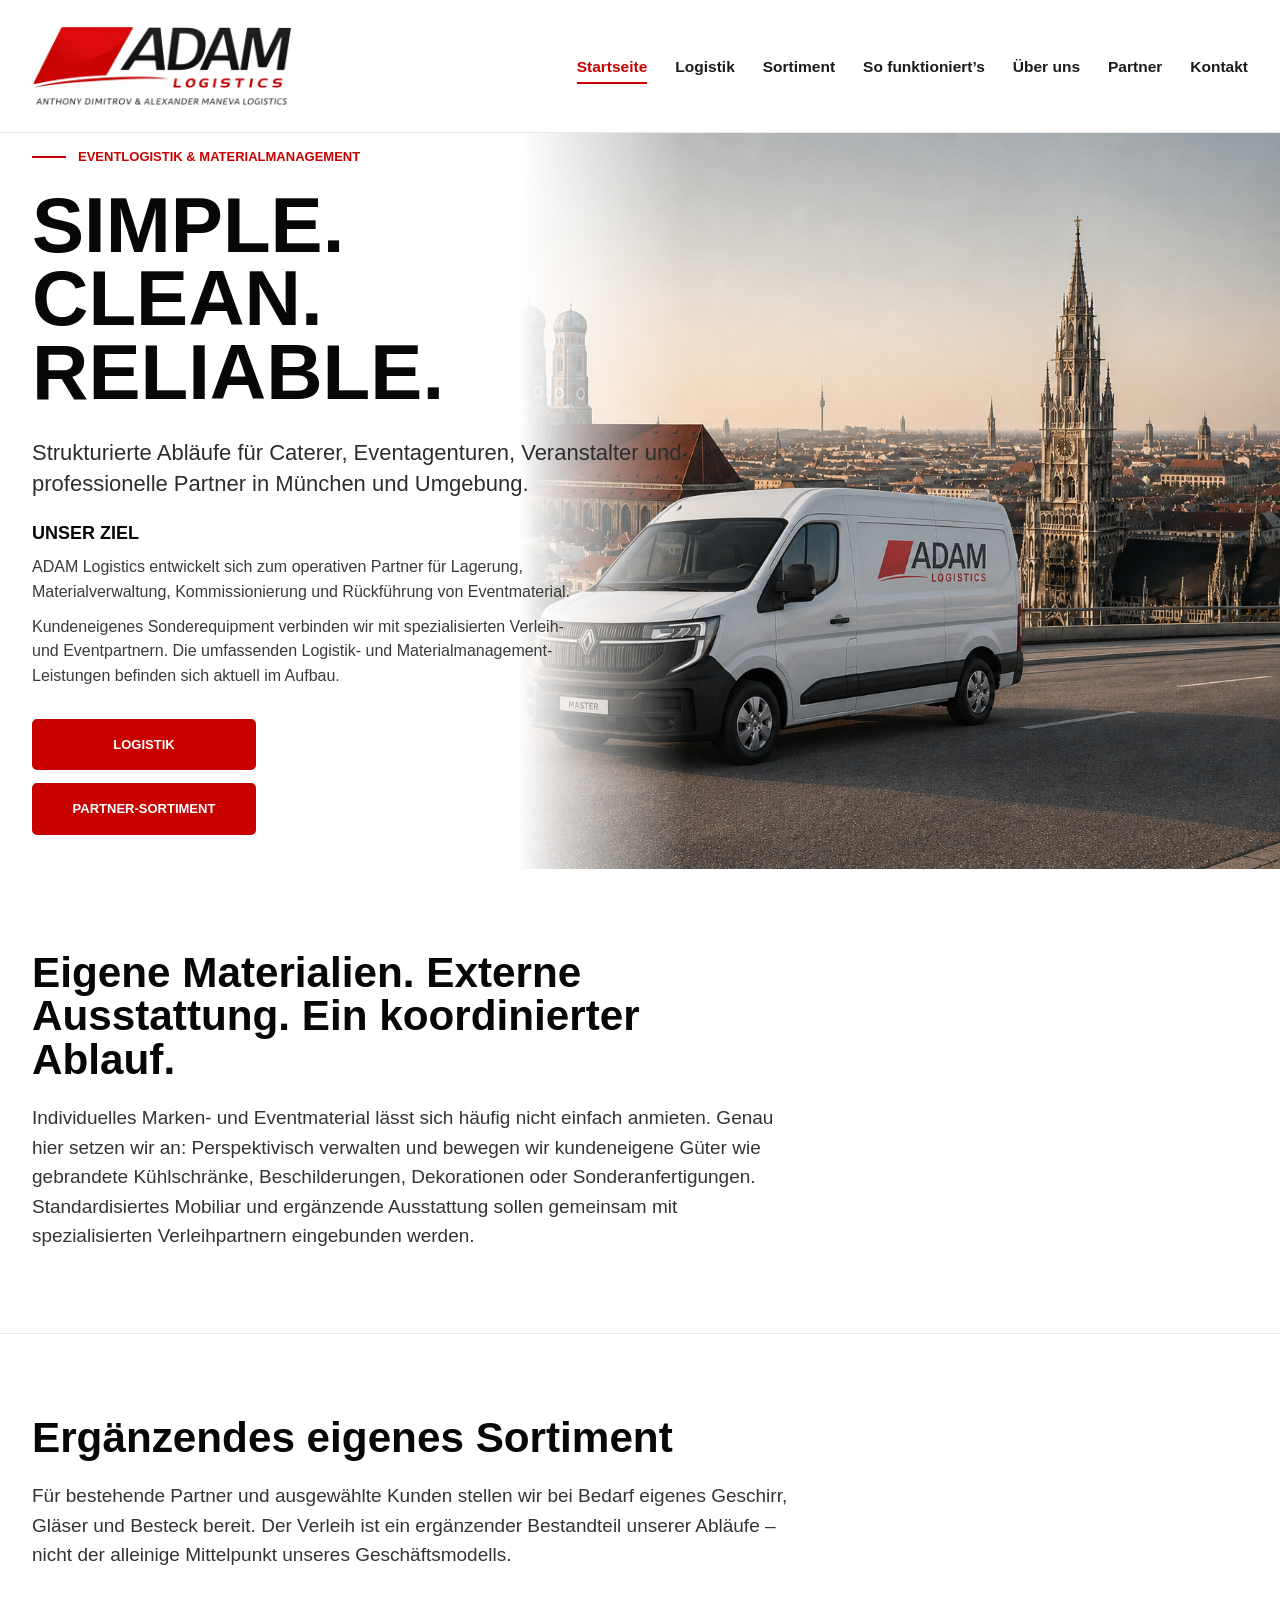
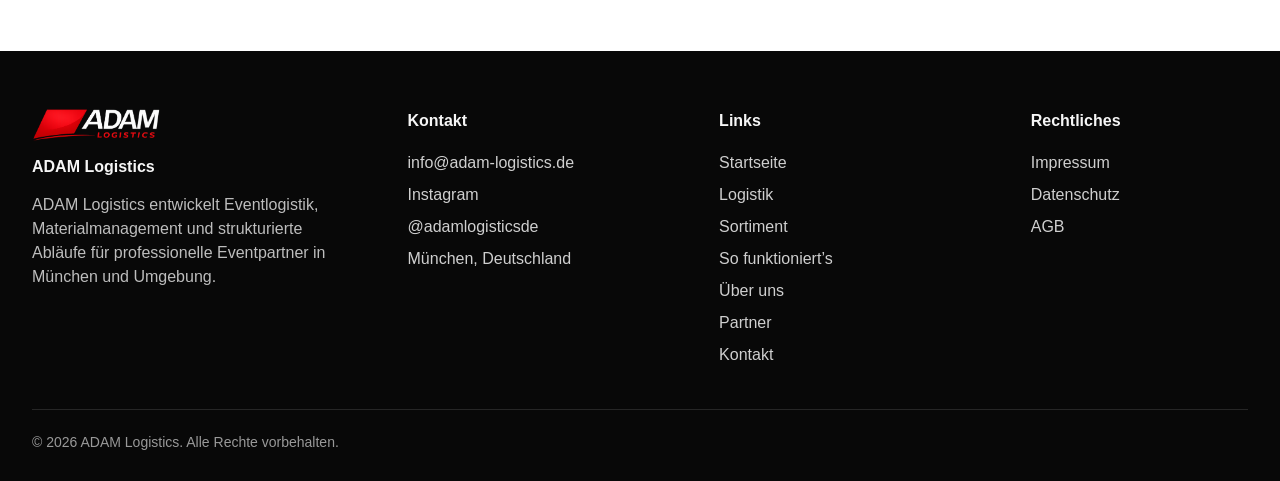
==== commit b9189c72: "Shorten homepage goal copy" ====
--- a/index.html
+++ b/index.html
@@ -45,8 +45,8 @@
                 </p>
                 <div class="hero-goal">
                     <h2>Unser Ziel</h2>
-                    <p>ADAM Logistics entwickelt sich zum operativen Partner f&uuml;r die Lagerung, Verwaltung, Kommissionierung, Auslieferung und R&uuml;ckf&uuml;hrung von Eventmaterialien. Dabei verbinden wir kundeneigenes Sonderequipment mit den Leistungen spezialisierter Verleih- und Eventpartner.</p>
-                    <p>Unsere umfassenden Logistik- und Materialmanagement-Leistungen befinden sich aktuell im Aufbau.</p>
+                    <p>ADAM Logistics entwickelt sich zum operativen Partner f&uuml;r Lagerung, Materialverwaltung, Kommissionierung und R&uuml;ckf&uuml;hrung von Eventmaterial.</p>
+                    <p>Kundeneigenes Sonderequipment verbinden wir mit spezialisierten Verleih- und Eventpartnern. Die umfassenden Logistik- und Materialmanagement-Leistungen befinden sich aktuell im Aufbau.</p>
                 </div>
                 <div class="hero-actions" aria-label="Leistungen">
                     <a class="btn btn-primary" href="logistik.html">LOGISTIK</a>
--- a/css/style.css
+++ b/css/style.css
@@ -204,7 +204,7 @@
 }
 
 .hero-goal {
-    width: 760px;
+    width: 560px;
     max-width: calc(100vw - max(32px, calc((100vw - var(--content-width)) / 2)) - 40px);
     margin-top: 24px;
 }
@@ -1239,13 +1239,6 @@
     color: var(--color-muted);
     font-size: 13px;
     line-height: 1.55;
-}
-
-.request-note-strong {
-    padding-top: 14px;
-    border-top: 1px solid var(--color-border);
-    color: #3a3a3a;
-    font-weight: 800;
 }
 
 .request-form {
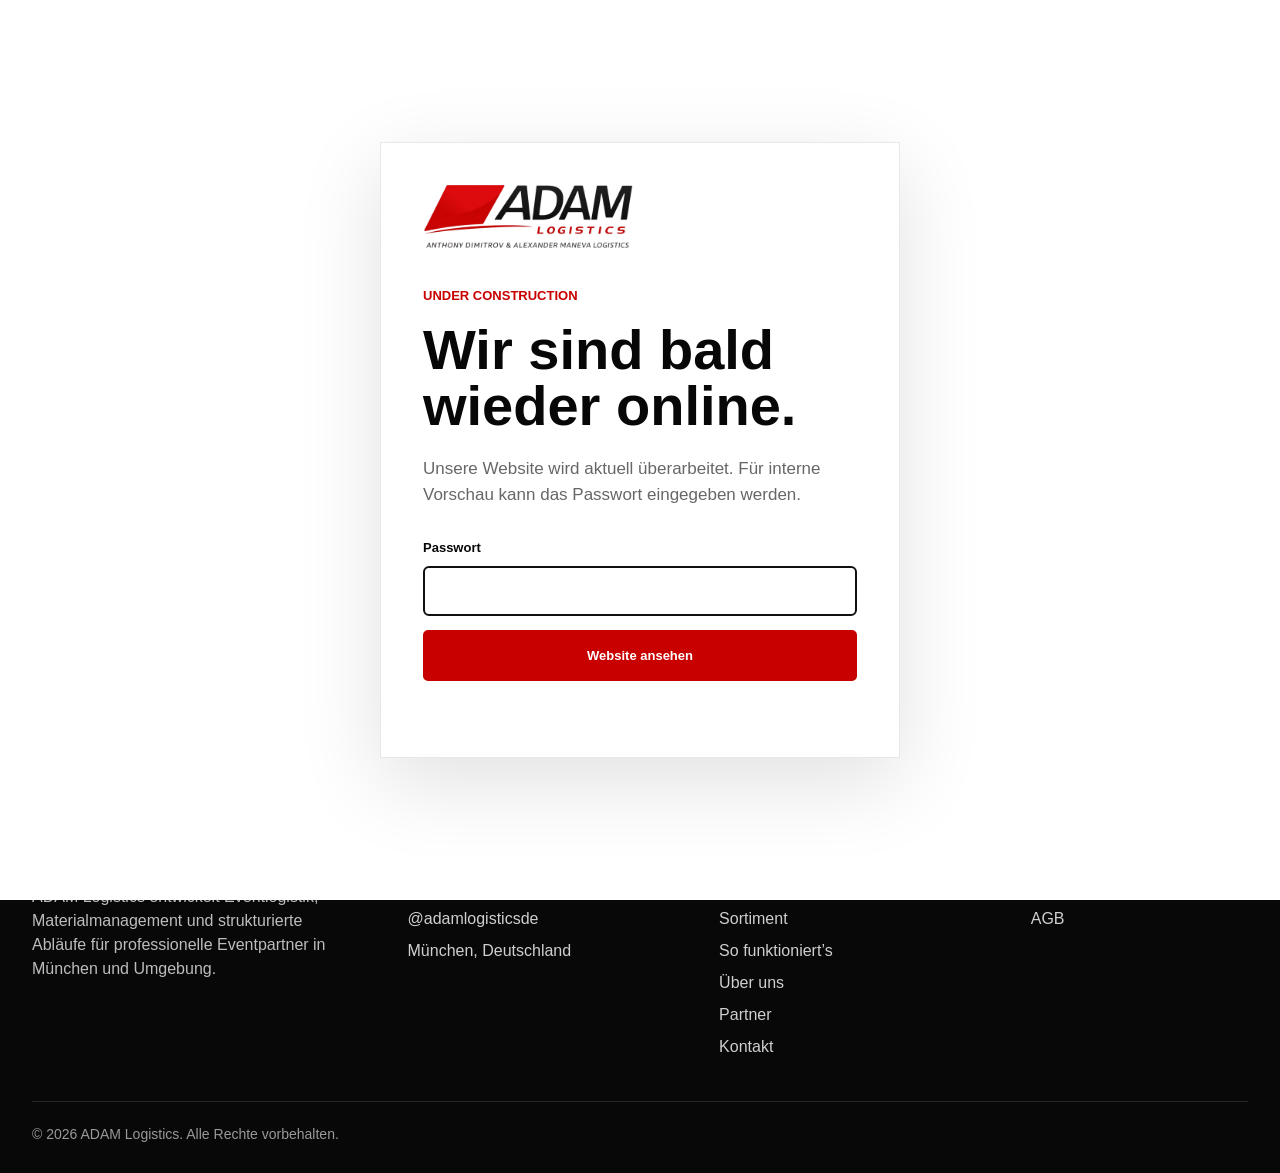
==== commit 3f4a382d: "Simplify homepage content" ====
--- a/index.html
+++ b/index.html
@@ -43,11 +43,6 @@
                 <p class="hero-copy">
                     Strukturierte Abl&auml;ufe f&uuml;r Caterer, Eventagenturen, Veranstalter und professionelle Partner in M&uuml;nchen und Umgebung.
                 </p>
-                <div class="hero-goal">
-                    <h2>Unser Ziel</h2>
-                    <p>ADAM Logistics entwickelt sich zum operativen Partner f&uuml;r Lagerung, Materialverwaltung, Kommissionierung und R&uuml;ckf&uuml;hrung von Eventmaterial.</p>
-                    <p>Kundeneigenes Sonderequipment verbinden wir mit spezialisierten Verleih- und Eventpartnern. Die umfassenden Logistik- und Materialmanagement-Leistungen befinden sich aktuell im Aufbau.</p>
-                </div>
                 <div class="hero-actions" aria-label="Leistungen">
                     <a class="btn btn-primary" href="logistik.html">LOGISTIK</a>
                     <a class="btn btn-primary" href="verleih.html">PARTNER-SORTIMENT</a>
@@ -56,23 +51,6 @@
 
             <div class="hero-visual" aria-label="ADAM Logistics Transporter">
                 <img class="van-image" src="assets/Hero_Van_BG_Munich.png" alt="Weißer Renault Master Transporter mit München-Hintergrund">
-            </div>
-        </section>
-        <section class="content-section" aria-labelledby="materials-title">
-            <div class="section-inner">
-                <div class="section-heading">
-                    <h2 id="materials-title">Eigene Materialien. Externe Ausstattung. Ein koordinierter Ablauf.</h2>
-                    <p>Individuelles Marken- und Eventmaterial l&auml;sst sich h&auml;ufig nicht einfach anmieten. Genau hier setzen wir an: Perspektivisch verwalten und bewegen wir kundeneigene G&uuml;ter wie gebrandete K&uuml;hlschr&auml;nke, Beschilderungen, Dekorationen oder Sonderanfertigungen. Standardisiertes Mobiliar und erg&auml;nzende Ausstattung sollen gemeinsam mit spezialisierten Verleihpartnern eingebunden werden.</p>
-                </div>
-            </div>
-        </section>
-
-        <section class="content-section about-separated" aria-labelledby="own-range-title">
-            <div class="section-inner">
-                <div class="section-heading">
-                    <h2 id="own-range-title">Erg&auml;nzendes eigenes Sortiment</h2>
-                    <p>F&uuml;r bestehende Partner und ausgew&auml;hlte Kunden stellen wir bei Bedarf eigenes Geschirr, Gl&auml;ser und Besteck bereit. Der Verleih ist ein erg&auml;nzender Bestandteil unserer Abl&auml;ufe &ndash; nicht der alleinige Mittelpunkt unseres Gesch&auml;ftsmodells.</p>
-                </div>
             </div>
         </section>
     </main>
--- a/css/style.css
+++ b/css/style.css
@@ -23,6 +23,107 @@
     color: var(--color-ink);
     background: var(--color-white);
     line-height: 1.5;
+}
+
+html.maintenance-active,
+html.maintenance-active body {
+    overflow: hidden;
+}
+
+.maintenance-lock {
+    position: fixed;
+    inset: 0;
+    z-index: 9999;
+    display: grid;
+    place-items: center;
+    padding: 28px;
+    color: var(--color-black);
+    background: var(--color-white);
+}
+
+.maintenance-card {
+    width: min(100%, 520px);
+    border: 1px solid var(--color-border);
+    padding: 42px;
+    background: var(--color-white);
+    box-shadow: 0 24px 80px rgba(0, 0, 0, 0.12);
+}
+
+.maintenance-card img {
+    width: 210px;
+    height: auto;
+    margin-bottom: 38px;
+}
+
+.maintenance-kicker {
+    margin: 0 0 16px;
+    color: var(--color-red);
+    font-size: 13px;
+    font-weight: 900;
+    letter-spacing: 0;
+}
+
+.maintenance-card h1 {
+    margin: 0;
+    color: var(--color-black);
+    font-size: clamp(34px, 5vw, 56px);
+    line-height: 1;
+    font-weight: 800;
+    letter-spacing: 0;
+}
+
+.maintenance-card > p:not(.maintenance-kicker) {
+    margin: 22px 0 0;
+    color: var(--color-muted);
+    font-size: 17px;
+    line-height: 1.55;
+}
+
+.maintenance-form {
+    display: grid;
+    gap: 14px;
+    margin-top: 30px;
+}
+
+.maintenance-form label {
+    display: grid;
+    gap: 8px;
+    color: var(--color-black);
+    font-size: 13px;
+    font-weight: 900;
+}
+
+.maintenance-form input {
+    width: 100%;
+    min-height: 48px;
+    border: 1px solid var(--color-border);
+    border-radius: 5px;
+    padding: 12px 14px;
+    color: var(--color-black);
+    background: var(--color-white);
+    font: inherit;
+    font-size: 16px;
+}
+
+.maintenance-form button {
+    min-height: 48px;
+    border: 2px solid var(--color-red);
+    border-radius: 5px;
+    padding: 14px 22px;
+    color: var(--color-white);
+    background: var(--color-red);
+    font: inherit;
+    font-size: 13px;
+    font-weight: 900;
+    cursor: pointer;
+}
+
+.maintenance-error {
+    min-height: 20px;
+    margin: 0;
+    color: var(--color-red);
+    font-size: 13px;
+    font-weight: 800;
 }
 
 img {
@@ -201,28 +302,6 @@
     color: #2d2d2d;
     font-size: 22px;
     line-height: 1.42;
-}
-
-.hero-goal {
-    width: 560px;
-    max-width: calc(100vw - max(32px, calc((100vw - var(--content-width)) / 2)) - 40px);
-    margin-top: 24px;
-}
-
-.hero-goal h2 {
-    margin: 0 0 10px;
-    color: var(--color-black);
-    font-size: 18px;
-    line-height: 1.2;
-    font-weight: 900;
-    text-transform: uppercase;
-}
-
-.hero-goal p {
-    margin: 10px 0 0;
-    color: #3a3a3a;
-    font-size: 16px;
-    line-height: 1.55;
 }
 
 .hero-actions {
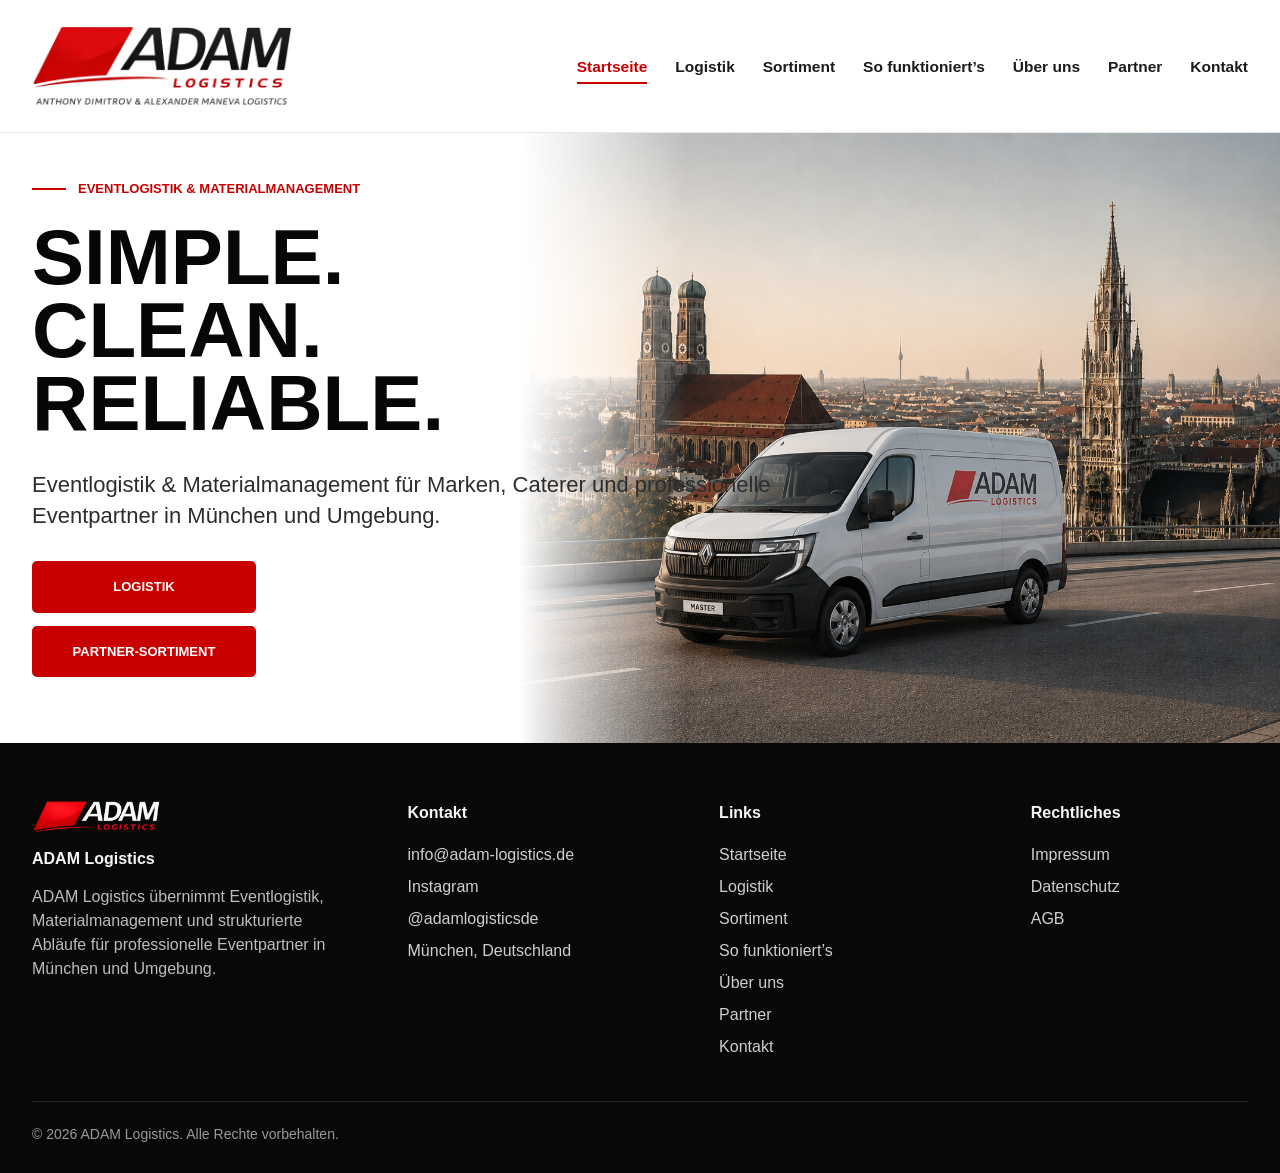
==== commit dc90a947: "Activate logistics positioning" ====
--- a/index.html
+++ b/index.html
@@ -3,7 +3,7 @@
 <head>
     <meta charset="UTF-8">
     <meta name="viewport" content="width=device-width, initial-scale=1.0">
-    <meta name="description" content="ADAM Logistics entwickelt Eventlogistik, Materialmanagement und strukturierte Abl&auml;ufe f&uuml;r Caterer, Eventagenturen, Veranstalter und professionelle Partner in M&uuml;nchen.">
+    <meta name="description" content="ADAM Logistics &uuml;bernimmt Eventlogistik, Materialmanagement und strukturierte Abl&auml;ufe f&uuml;r Marken, Caterer, Eventagenturen und professionelle Partner in M&uuml;nchen.">
     <title>ADAM Logistics | Eventlogistik &amp; Materialmanagement M&uuml;nchen</title>
     <link rel="icon" type="image/png" href="assets/favicon.png">
     <link rel="shortcut icon" href="assets/favicon.png">
@@ -41,7 +41,7 @@
                 <p class="eyebrow">EVENTLOGISTIK &amp; MATERIALMANAGEMENT</p>
                 <h1 id="hero-title">SIMPLE.<br>CLEAN.<br>RELIABLE.</h1>
                 <p class="hero-copy">
-                    Strukturierte Abl&auml;ufe f&uuml;r Caterer, Eventagenturen, Veranstalter und professionelle Partner in M&uuml;nchen und Umgebung.
+                    Eventlogistik &amp; Materialmanagement f&uuml;r Marken, Caterer und professionelle Eventpartner in M&uuml;nchen und Umgebung.
                 </p>
                 <div class="hero-actions" aria-label="Leistungen">
                     <a class="btn btn-primary" href="logistik.html">LOGISTIK</a>
@@ -60,7 +60,7 @@
             <div class="footer-brand">
                 <img class="footer-logo" src="assets/ADAM_logo_white_NN.png" alt="ADAM Logistics Logo" data-fallback="ADAM Logistics">
                 <h2>ADAM Logistics</h2>
-                <p>ADAM Logistics entwickelt Eventlogistik, Materialmanagement und strukturierte Abl&auml;ufe f&uuml;r professionelle Eventpartner in M&uuml;nchen und Umgebung.</p>
+                <p>ADAM Logistics &uuml;bernimmt Eventlogistik, Materialmanagement und strukturierte Abl&auml;ufe f&uuml;r professionelle Eventpartner in M&uuml;nchen und Umgebung.</p>
             </div>
 
             <div class="footer-column">
--- a/css/style.css
+++ b/css/style.css
@@ -23,107 +23,6 @@
     color: var(--color-ink);
     background: var(--color-white);
     line-height: 1.5;
-}
-
-html.maintenance-active,
-html.maintenance-active body {
-    overflow: hidden;
-}
-
-.maintenance-lock {
-    position: fixed;
-    inset: 0;
-    z-index: 9999;
-    display: grid;
-    place-items: center;
-    padding: 28px;
-    color: var(--color-black);
-    background: var(--color-white);
-}
-
-.maintenance-card {
-    width: min(100%, 520px);
-    border: 1px solid var(--color-border);
-    padding: 42px;
-    background: var(--color-white);
-    box-shadow: 0 24px 80px rgba(0, 0, 0, 0.12);
-}
-
-.maintenance-card img {
-    width: 210px;
-    height: auto;
-    margin-bottom: 38px;
-}
-
-.maintenance-kicker {
-    margin: 0 0 16px;
-    color: var(--color-red);
-    font-size: 13px;
-    font-weight: 900;
-    letter-spacing: 0;
-}
-
-.maintenance-card h1 {
-    margin: 0;
-    color: var(--color-black);
-    font-size: clamp(34px, 5vw, 56px);
-    line-height: 1;
-    font-weight: 800;
-    letter-spacing: 0;
-}
-
-.maintenance-card > p:not(.maintenance-kicker) {
-    margin: 22px 0 0;
-    color: var(--color-muted);
-    font-size: 17px;
-    line-height: 1.55;
-}
-
-.maintenance-form {
-    display: grid;
-    gap: 14px;
-    margin-top: 30px;
-}
-
-.maintenance-form label {
-    display: grid;
-    gap: 8px;
-    color: var(--color-black);
-    font-size: 13px;
-    font-weight: 900;
-}
-
-.maintenance-form input {
-    width: 100%;
-    min-height: 48px;
-    border: 1px solid var(--color-border);
-    border-radius: 5px;
-    padding: 12px 14px;
-    color: var(--color-black);
-    background: var(--color-white);
-    font: inherit;
-    font-size: 16px;
-}
-
-.maintenance-form button {
-    min-height: 48px;
-    border: 2px solid var(--color-red);
-    border-radius: 5px;
-    padding: 14px 22px;
-    color: var(--color-white);
-    background: var(--color-red);
-    font: inherit;
-    font-size: 13px;
-    font-weight: 900;
-    cursor: pointer;
-}
-
-.maintenance-error {
-    min-height: 20px;
-    margin: 0;
-    color: var(--color-red);
-    font-size: 13px;
-    font-weight: 800;
 }
 
 img {
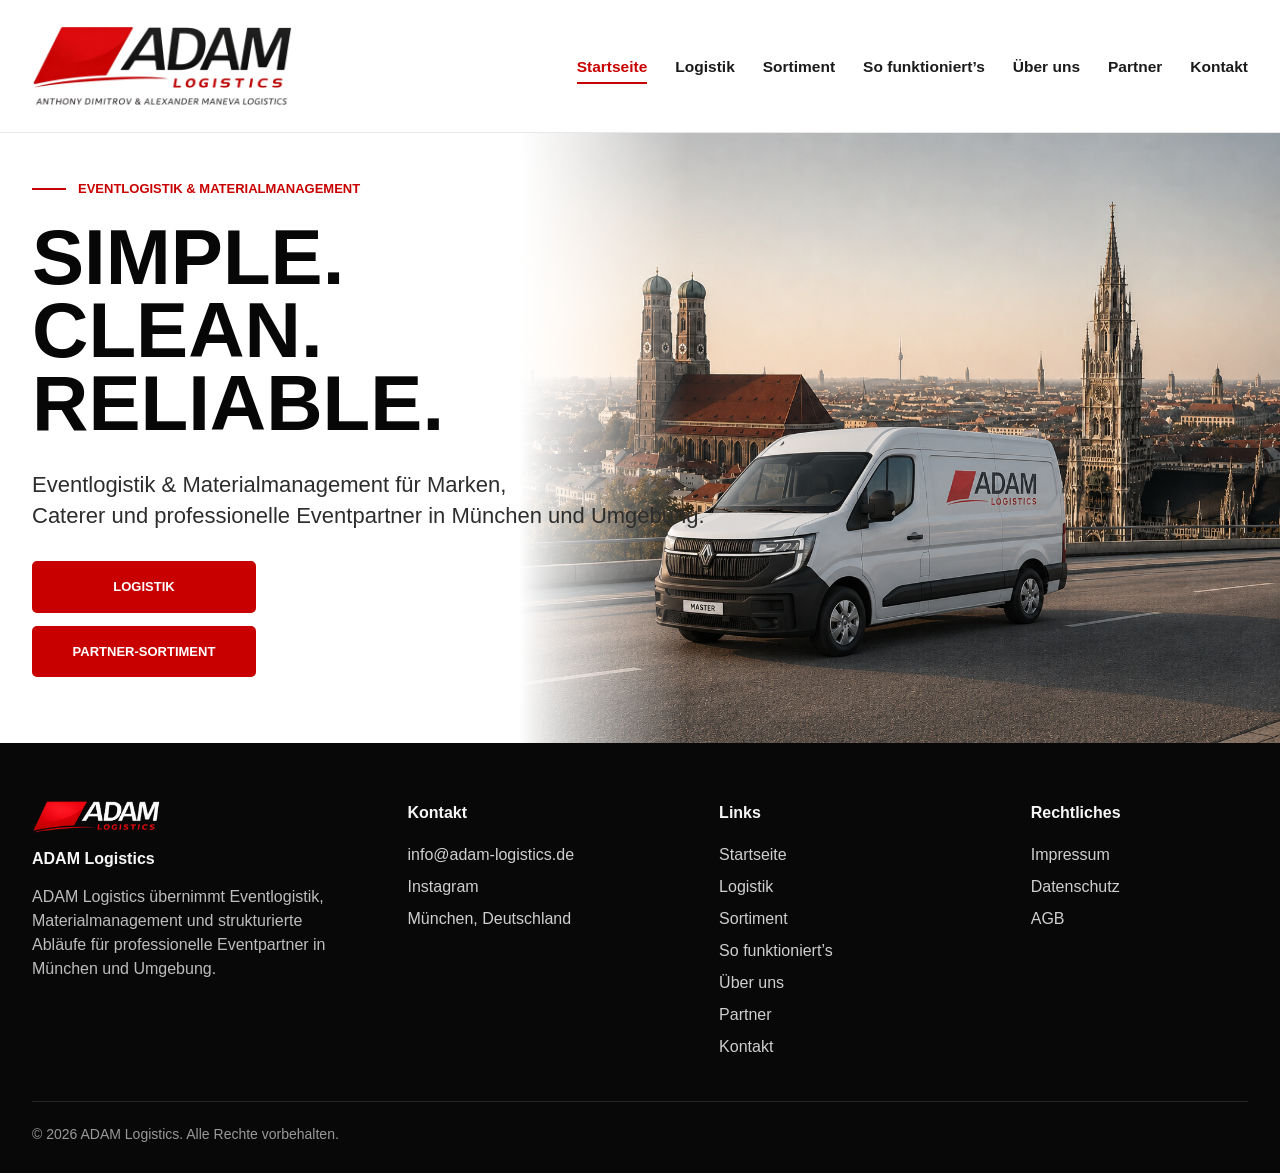
==== commit a9636c9a: "Adjust homepage copy and footer Instagram link" ====
--- a/index.html
+++ b/index.html
@@ -41,7 +41,7 @@
                 <p class="eyebrow">EVENTLOGISTIK &amp; MATERIALMANAGEMENT</p>
                 <h1 id="hero-title">SIMPLE.<br>CLEAN.<br>RELIABLE.</h1>
                 <p class="hero-copy">
-                    Eventlogistik &amp; Materialmanagement f&uuml;r Marken, Caterer und professionelle Eventpartner in M&uuml;nchen und Umgebung.
+                    Eventlogistik &amp; Materialmanagement f&uuml;r Marken,<br>Caterer und professionelle Eventpartner in M&uuml;nchen und Umgebung.
                 </p>
                 <div class="hero-actions" aria-label="Leistungen">
                     <a class="btn btn-primary" href="logistik.html">LOGISTIK</a>
@@ -67,8 +67,7 @@
                 <h2>Kontakt</h2>
                 <address>
                     <a href="mailto:info@adam-logistics.de">info@adam-logistics.de</a>
-                    <span>Instagram</span>
-                    <a href="https://www.instagram.com/adamlogisticsde/" target="_blank" rel="noopener noreferrer">@adamlogisticsde</a>
+                    <a href="https://www.instagram.com/adamlogisticsde/" target="_blank" rel="noopener noreferrer">Instagram</a>
                     <span>M&uuml;nchen, Deutschland</span>
                 </address>
             </div>
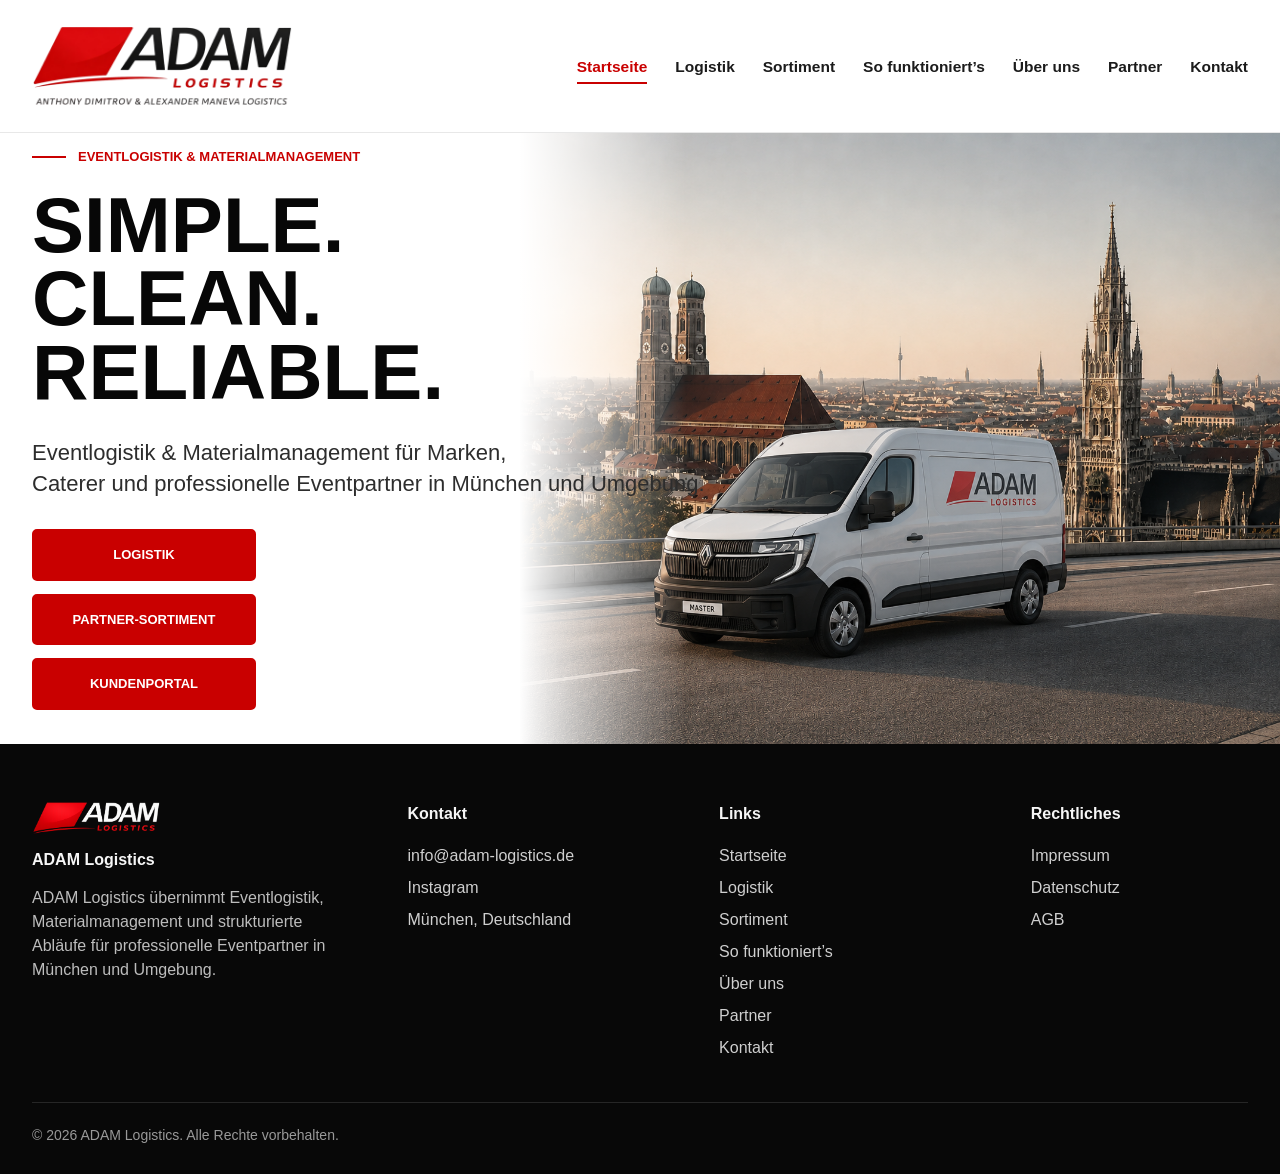
==== commit 19677402: "feat: add customer portal entry to homepage hero" ====
--- a/index.html
+++ b/index.html
@@ -43,9 +43,10 @@
                 <p class="hero-copy">
                     Eventlogistik &amp; Materialmanagement f&uuml;r Marken,<br>Caterer und professionelle Eventpartner in M&uuml;nchen und Umgebung.
                 </p>
-                <div class="hero-actions" aria-label="Leistungen">
+                <div class="hero-actions" aria-label="Leistungen und Kundenportal">
                     <a class="btn btn-primary" href="logistik.html">LOGISTIK</a>
                     <a class="btn btn-primary" href="verleih.html">PARTNER-SORTIMENT</a>
+                    <a class="btn btn-primary" href="https://portal.adam-logistics.de/kundenportal/anmelden/">KUNDENPORTAL</a>
                 </div>
             </div>
 
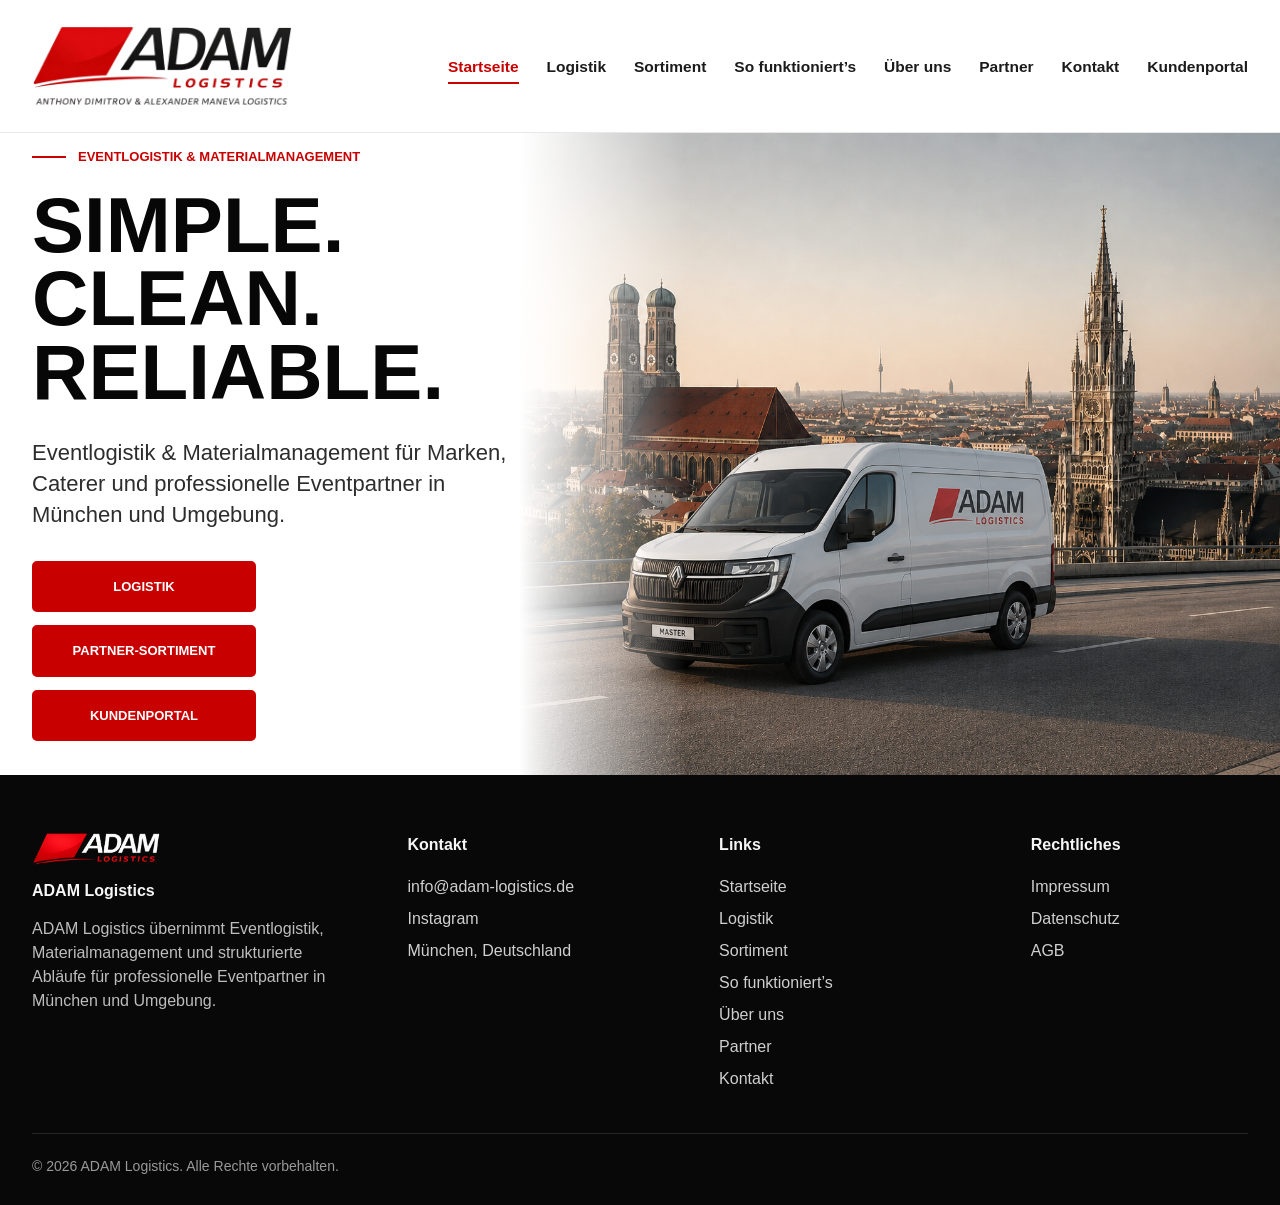
==== commit 25e4cd15: "feat: add portal navigation and keep hero copy clear of image" ====
--- a/index.html
+++ b/index.html
@@ -31,6 +31,7 @@
                 <a class="nav-link" href="ueber-uns.html">Über uns</a>
                 <a class="nav-link" href="partner.html">Partner</a>
                 <a class="nav-link" href="kontakt.html">Kontakt</a>
+                <a class="nav-link" href="https://portal.adam-logistics.de/kundenportal/anmelden/">Kundenportal</a>
             </nav>
         </div>
     </header>
--- a/css/style.css
+++ b/css/style.css
@@ -195,7 +195,7 @@
 }
 
 .hero-copy {
-    width: 760px;
+    width: 500px;
     max-width: calc(100vw - max(32px, calc((100vw - var(--content-width)) / 2)) - 40px);
     margin: 28px 0 0;
     color: #2d2d2d;
